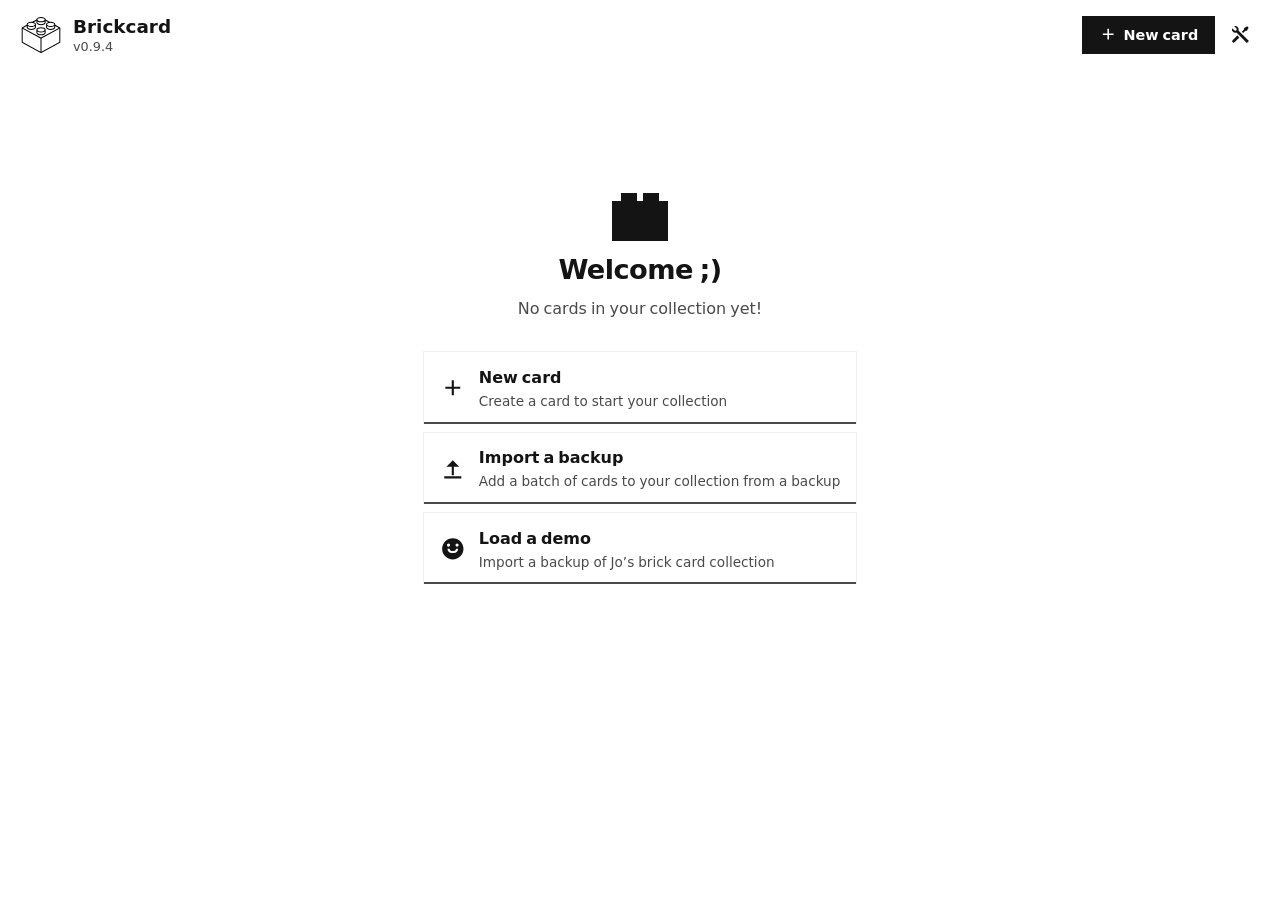
==== src/index.html @ 766b08f1 "chore: bump to 0.9.4 Ship Rebrickable catalog prefill, default-theme overlays, and About credits." ====
<!DOCTYPE html>
<html lang="en">
<head>
  <meta charset="UTF-8" />
  <meta name="viewport" content="width=device-width, initial-scale=1" />
  <title>Brickcard - Print lovely cards for your LEGO® bricks</title>
  <meta name="description" content="Create and print poker-size cards for your LEGO® sets. Add a photo, theme, and details, then laminate them for box-less sets." />
  <link rel="canonical" href="https://brickcard.org/" />
  <meta property="og:type" content="website" />
  <meta property="og:site_name" content="Brickcard" />
  <meta property="og:locale" content="en_US" />
  <meta property="og:url" content="https://brickcard.org/" />
  <meta property="og:title" content="Brickcard - Print lovely cards for your LEGO® bricks" />
  <meta property="og:description" content="Create and print poker-size cards for your LEGO® sets. Add a photo, theme, and details, then laminate them for box-less sets." />
  <meta property="og:image" content="https://brickcard.org/img/brickcard-og-1200x630.png" />
  <meta property="og:image:type" content="image/png" />
  <meta property="og:image:width" content="1200" />
  <meta property="og:image:height" content="630" />
  <meta property="og:image:alt" content="Brickcard — poker-size cards for LEGO® sets" />
  <meta name="twitter:card" content="summary_large_image" />
  <meta name="twitter:title" content="Brickcard - Print lovely cards for your LEGO® bricks" />
  <meta name="twitter:description" content="Create and print poker-size cards for your LEGO® sets. Add a photo, theme, and details, then laminate them for box-less sets." />
  <meta name="twitter:image" content="https://brickcard.org/img/brickcard-og-1200x630.png" />
  <script type="application/ld+json">
  {
    "@context": "https://schema.org",
    "@type": "WebApplication",
    "name": "Brickcard",
    "url": "https://brickcard.org/",
    "description": "Create and print poker-size cards for your LEGO® sets. Add a photo, theme, and details, then laminate them for box-less sets.",
    "applicationCategory": "UtilitiesApplication",
    "operatingSystem": "Any",
    "offers": {
      "@type": "Offer",
      "price": "0",
      "priceCurrency": "USD"
    },
    "inLanguage": "en"
  }
  </script>
  <meta name="theme-color" content="#141414" />
  <meta name="mobile-web-app-capable" content="yes" />
  <meta name="apple-mobile-web-app-capable" content="yes" />
  <meta name="apple-mobile-web-app-title" content="Brickcard" />
  <link rel="manifest" href="manifest.webmanifest" />
  <link rel="icon" href="img/brickcard-favicon.svg" type="image/svg+xml" sizes="any" />
  <link rel="icon" href="img/brickcard-favicon-96x96.png" type="image/png" sizes="96x96" />
  <link rel="icon" href="img/brickcard-favicon.ico" sizes="48x48" />
  <link rel="apple-touch-icon" href="img/brickcard-apple-touch-icon.png" sizes="180x180" />
  <link rel="stylesheet" href="css/styles.css?v=0.9.4" />
  <script type="importmap">
  {
    "imports": {
      "./js/app.js": "./js/app.js?v=0.9.4",
      "./js/version.js": "./js/version.js?v=0.9.4"
    }
  }
  </script>
  <script>
    /* After styles.css (blocking script): no layout flush before CSS, no theme flash */
    (function () {
      try {
        var t = localStorage.getItem("brickcard:ui-theme");
        if (t === "light" || t === "dark") {
          document.documentElement.setAttribute("data-theme", t);
        }
      } catch (e) {}
      try {
        var loc = localStorage.getItem("brickcard:ui-locale");
        if (loc === "en" || loc === "fr") {
          document.documentElement.lang = loc;
        }
      } catch (e) {}
    })();
  </script>
</head>
<body>
  <noscript>
    <section class="empty-view no-print">
      <div class="empty-view-body">
        <h1 class="view-title">Brickcard</h1>
        <p>Create and print poker-size cards for your LEGO® sets. Add a photo, theme, and details, then laminate them for box-less sets.</p>
        <p><a class="link" href="#page/about">About Brickcard</a></p>
      </div>
    </section>
  </noscript>
  <div id="app" class="app">
    <header class="topbar no-print">
      <a href="#page/about" class="topbar-brand" id="brand-link">
        <img class="brand-logo" src="img/brickcard-logo.svg" width="40" height="55" alt="" />
        <span class="brand-text">
          <span class="brand-name">Brickcard</span>
          <span class="brand-version" id="app-version"></span>
        </span>
      </a>

      <div class="topbar-search" id="topbar-search" hidden>
        <div class="search-bar">
          <!-- ri-search-line (optional; default for search) -->
          <span class="form-control-icon" aria-hidden="true">
            <svg viewBox="0 0 24 24" fill="currentColor" xmlns="http://www.w3.org/2000/svg">
              <path d="M18.031 16.6168L22.3137 20.8995L20.8995 22.3137L16.6168 18.031C15.0769 19.263 13.124 20 11 20C6.032 20 2 15.968 2 11C2 6.032 6.032 2 11 2C15.968 2 20 6.032 20 11C20 13.124 19.263 15.0769 18.031 16.6168ZM16.0247 15.8748C17.2475 14.6146 18 12.8956 18 11C18 7.1325 14.8675 4 11 4C7.1325 4 4 7.1325 4 11C4 14.8675 7.1325 18 11 18C12.8956 18 14.6146 17.2475 15.8748 16.0247L16.0247 15.8748Z"/>
            </svg>
          </span>
          <input
            class="form-control"
            type="search"
            id="global-search"
            placeholder="Search for a card…"
            autocomplete="off"
            aria-label="Search (reference, title, theme, year)"
          />
          <div class="search-bar-trail">
            <span class="search-num-results" id="search-num-results" aria-live="polite"></span>
            <div class="search-sort">
              <button
                type="button"
                class="btn ghost sm icon-only search-sort-btn"
                id="search-sort-btn"
                aria-haspopup="listbox"
                aria-expanded="false"
                aria-controls="search-sort-menu"
              >
                <!-- ri-filter-3-fill -->
                <svg viewBox="0 0 24 24" fill="currentColor" aria-hidden="true" xmlns="http://www.w3.org/2000/svg">
                  <path d="M10 18h4v-2h-4zM3 6v2h18V6zm3 7h12v-2H6z"/>
                </svg>
                <span class="visually-hidden">Sort cards</span>
              </button>
            </div>
          </div>
          <div class="search-sort-menu form-select-list" id="search-sort-menu" role="listbox" hidden>
            <div class="form-select-option" role="option" id="search-sort-opt-updatedAt" data-sort="updatedAt" aria-selected="false">
              <span class="form-select-option-label">Date modified</span>
              <span class="form-select-icon form-select-icon--right" hidden></span>
            </div>
            <div class="form-select-option" role="option" id="search-sort-opt-legoSetRef" data-sort="legoSetRef" aria-selected="false">
              <span class="form-select-option-label">Reference</span>
              <span class="form-select-icon form-select-icon--right" hidden></span>
            </div>
            <div class="form-select-option" role="option" id="search-sort-opt-title" data-sort="title" aria-selected="false">
              <span class="form-select-option-label">Title</span>
              <span class="form-select-icon form-select-icon--right" hidden></span>
            </div>
            <div class="form-select-option" role="option" id="search-sort-opt-releaseYear" data-sort="releaseYear" aria-selected="false">
              <span class="form-select-option-label">Release year</span>
              <span class="form-select-icon form-select-icon--right" hidden></span>
            </div>
            <div class="form-select-option" role="option" id="search-sort-opt-numPieces" data-sort="numPieces" aria-selected="false">
              <span class="form-select-option-label">Number of pieces</span>
              <span class="form-select-icon form-select-icon--right" hidden></span>
            </div>
            <div class="form-select-option" role="option" id="search-sort-opt-numFigurines" data-sort="numFigurines" aria-selected="false">
              <span class="form-select-option-label">Number of figurines</span>
              <span class="form-select-icon form-select-icon--right" hidden></span>
            </div>
          </div>
        </div>
      </div>

      <div class="topbar-actions" id="topbar-actions" data-nosnippet>
        <button type="button" class="btn primary is-hidden" id="btn-new-card">
          <!-- ri-add-fill -->
          <svg viewBox="0 0 24 24" fill="currentColor" aria-hidden="true" xmlns="http://www.w3.org/2000/svg">
            <path d="M11 11V5h2v6h6v2h-6v6h-2v-6H5v-2z"/>
          </svg>
          <span>New card</span>
        </button>

        <div class="print-menu" id="print-menu" hidden data-nosnippet>
          <button
            type="button"
            class="btn ghost icon-only print-menu-btn is-empty"
            id="btn-print-menu"
            aria-haspopup="dialog"
            aria-expanded="false"
            aria-controls="print-menu-panel"
          >
            <!-- ri-printer-fill -->
            <svg viewBox="0 0 24 24" fill="currentColor" aria-hidden="true" xmlns="http://www.w3.org/2000/svg">
              <path d="M7 17h10v5H7zm12 3v-5H5v5H3a1 1 0 0 1-1-1V9a1 1 0 0 1 1-1h18a1 1 0 0 1 1 1v10a1 1 0 0 1-1 1zM5 10v2h3v-2zm2-8h10a1 1 0 0 1 1 1v3H6V3a1 1 0 0 1 1-1"/>
            </svg>
            <span class="visually-hidden">Print</span>
            <span class="btn-badge" id="print-menu-num" hidden aria-hidden="true">0</span>
          </button>
          <div class="print-menu-panel" id="print-menu-panel" role="dialog" aria-labelledby="print-menu-title" aria-describedby="print-menu-desc">
            <p class="print-menu-title" id="print-menu-title">No cards to print!</p>
            <p class="print-menu-desc" id="print-menu-desc">Select at least one card to print from your collection.</p>
            <button type="button" class="btn secondary sm" id="btn-print-select-all" hidden>
              <!-- ri-add-fill -->
              <svg viewBox="0 0 24 24" fill="currentColor" aria-hidden="true" xmlns="http://www.w3.org/2000/svg">
                <path d="M11 11V5h2v6h6v2h-6v6h-2v-6H5v-2z"/>
              </svg>
              <span id="print-select-all-label">Add the cards</span>
            </button>
            <button type="button" class="btn secondary sm" id="btn-print-select-none" hidden>
              <!-- ri-subtract-fill -->
              <svg viewBox="0 0 24 24" fill="currentColor" aria-hidden="true" xmlns="http://www.w3.org/2000/svg">
                <path d="M19 11H5v2h14z"/>
              </svg>
              <span>Clear print selection</span>
            </button>
            <button type="button" class="btn primary sm" id="btn-print-run" disabled>
              <!-- ri-printer-fill -->
              <svg viewBox="0 0 24 24" fill="currentColor" aria-hidden="true" xmlns="http://www.w3.org/2000/svg">
                <path d="M7 17h10v5H7zm12 3v-5H5v5H3a1 1 0 0 1-1-1V9a1 1 0 0 1 1-1h18a1 1 0 0 1 1 1v10a1 1 0 0 1-1 1zM5 10v2h3v-2zm2-8h10a1 1 0 0 1 1 1v3H6V3a1 1 0 0 1 1-1"/>
              </svg>
              <span>Start printing</span>
            </button>
          </div>
        </div>

        <button type="button" class="btn ghost icon-only" id="btn-settings">
          <!-- ri-tools-fill -->
          <svg viewBox="0 0 24 24" fill="currentColor" aria-hidden="true" xmlns="http://www.w3.org/2000/svg">
            <path d="M5.33 3.272a3.5 3.5 0 0 1 4.472 4.473L20.647 18.59l-2.122 2.122L7.68 9.867a3.5 3.5 0 0 1-4.472-4.474L5.444 7.63a1.5 1.5 0 0 0 2.121-2.121zm10.367 1.883l3.182-1.768l1.414 1.415l-1.768 3.182l-1.768.353l-2.12 2.121l-1.415-1.414l2.121-2.121zm-7.071 7.778l2.121 2.122l-4.95 4.95A1.5 1.5 0 0 1 3.58 17.99l.097-.107z"/>
          </svg>
          <span class="visually-hidden">Settings</span>
        </button>
      </div>
    </header>

    <main id="main" class="main" aria-busy="true">
      <!-- Loading page: copy of loadingViewMarkup() (JS not loaded yet). Gallery: #developer/loading -->
      <section class="empty-view no-print">
        <div class="empty-view-body">
          <div class="brick" aria-hidden="true">
            <span class="brick-error-icon">
              <!-- ri-error-warning-line -->
              <svg viewBox="0 0 24 24" width="24" height="24" fill="currentColor" aria-hidden="true" xmlns="http://www.w3.org/2000/svg"><path d="M12 22C6.47715 22 2 17.5228 2 12C2 6.47715 6.47715 2 12 2C17.5228 2 22 6.47715 22 12C22 17.5228 17.5228 22 12 22ZM12 20C16.4183 20 20 16.4183 20 12C20 7.58172 16.4183 4 12 4C7.58172 4 4 7.58172 4 12C4 16.4183 7.58172 20 12 20ZM11 15H13V17H11V15ZM11 7H13V13H11V7Z"/></svg>
            </span>
          </div>
          <h1 class="view-title">Loading<span class="visually-hidden">...</span><span class="loading-dots" aria-hidden="true"><span>.</span><span>.</span><span>.</span></span></h1>
          <p class="empty-view-error" id="boot-error" role="alert" hidden></p>
          <button type="button" class="btn primary is-hidden" id="boot-retry" hidden>
            <!-- ri-refresh-fill -->
            <svg viewBox="0 0 24 24" width="24" height="24" fill="currentColor" aria-hidden="true" xmlns="http://www.w3.org/2000/svg"><path d="M5.46257 4.43262C7.21556 2.91688 9.5007 2 12 2C17.5228 2 22 6.47715 22 12C22 14.1361 21.3302 16.1158 20.1862 17.7406L17 12H20C20 7.58172 16.4183 4 12 4C9.84982 4 7.89777 4.84827 6.46023 6.22842L5.46257 4.43262ZM18.5374 19.5674C16.7844 21.0831 14.4993 22 12 22C6.47715 22 2 17.5228 2 12C2 9.86386 2.66979 7.88416 3.81382 6.25944L7 12H4C4 16.4183 7.58172 20 12 20C14.1502 20 16.1022 19.1517 17.5398 17.7716L18.5374 19.5674Z"/></svg>
            <span>Retry</span>
          </button>
        </div>
      </section>
    </main>
  </div>

  <div id="modal-root" class="modal-root no-print"></div>

  <div id="toast-root" class="toast-root no-print"></div>

  <div id="print-root" class="print-root" aria-hidden="true"></div>

  <script>
    /* Outside the module: a broken import never reaches boot() */
    (function () {
      function bustingReload() {
        location.replace(location.pathname + "?r=" + Date.now() + (location.hash || ""));
      }
      function showBootError(err) {
        var main = document.getElementById("main");
        var el = document.getElementById("boot-error");
        if (!main || !el || !main.hasAttribute("aria-busy")) return;
        var msg = err && err.message ? err.message : String(err || "Unknown error");
        el.hidden = false;
        el.textContent = msg;
        var retry = document.getElementById("boot-retry");
        if (retry) {
          retry.hidden = false;
          retry.classList.remove("is-hidden");
        }
        main.removeAttribute("aria-busy");
      }
      window.showBootError = showBootError;
      var retryBtn = document.getElementById("boot-retry");
      if (retryBtn) retryBtn.addEventListener("click", bustingReload);
      window.addEventListener("error", function (e) {
        showBootError(e.error || e.message || e);
      });
      window.addEventListener("unhandledrejection", function (e) {
        showBootError(e.reason);
      });
    })();
  </script>
  <script type="module">
    import("./js/app.js").catch(function (err) {
      if (typeof showBootError === "function") showBootError(err);
    });
  </script>
</body>
</html>
---- src/css/styles.css ----
/* Self-hosted fonts (SIL OFL) — src/fonts/ */
@font-face {
  font-family: "Open Sans";
  font-style: normal;
  font-weight: 300 800;
  font-display: swap;
  src: url("../fonts/OpenSans-Variable.woff2") format("woff2-variations");
}

@font-face {
  font-family: "Inter";
  font-style: normal;
  font-weight: 100 900;
  font-display: swap;
  src: url("../fonts/InterVariable.woff2") format("woff2-variations");
}

/* Light theme (default) */
:root {
  color-scheme: light;
  --font-ui: "Open Sans", system-ui, sans-serif;
  --font-card: "Inter", system-ui, sans-serif;
  /* Neutral UI accent — bright colors stay on the cards */
  --brick-red: #141414;
  --brick-red-dark: #000000;
  --on-accent-fg: #ffffff;
  --brick-yellow: #ffd500;
  --bg: #ffffff;
  --ink: #141414;
  --ink-soft: #4a4a4a;
  --muted: #7a7a7a;
  --panel: #ffffff;
  --line: #f0f0f0;
  --line-strong: #141414;
  --input-bg: #ffffff;
  --row-hover: #fafafa;
  --row-selected: #f7f7f7;
  --selection-bg: transparent;
  --selection-line: transparent;
  --table-head: #fafafa;
  --thumb-bg: #f5f5f5;
  --form-control-bg: #f0f0f0;
  --form-error: #ce0000;
  --danger-line: #c45c5c;
  --danger-bg: #fff5f5;
  --toast-bg: #141414;
  --toast-fg: #ffffff;
  --toast-success-bg: #0f6b3c;
  --toast-success-fg: #ffffff;
  --toast-error-bg: #ce0000;
  --toast-error-fg: #ffffff;
  --card-w: 63mm;
  --card-h: 88mm;
  /* Logo frame inset (back) = factory face border; does not follow the setting. */
  --card-logo-inset: 3mm;
  --card-logo-inset-tile: 1mm;
  --cols: 3;
  --rows: 3;
  --list-cols-max: 4;
}

/* System dark (unless forced light) */
@media (prefers-color-scheme: dark) {
  :root:not([data-theme="light"]) {
    color-scheme: dark;
    --brick-red: #ececec;
    --brick-red-dark: #ffffff;
    --on-accent-fg: #141414;
    --bg: #121212;
    --ink: #ececec;
    --ink-soft: #b0b0b0;
    --muted: #8a8a8a;
    --panel: #121212;
    --line: #2a2a2a;
    --line-strong: #ececec;
    --input-bg: #121212;
    --row-hover: #1c1c1c;
    --row-selected: #222222;
    --selection-bg: transparent;
    --selection-line: transparent;
    --table-head: #1a1a1a;
    --thumb-bg: #2a2a2a;
    --form-control-bg: #1c1c1c;
    --form-error: #ff5555;
    --danger-line: #8a4040;
    --danger-bg: #2a1818;
    --toast-bg: #ececec;
    --toast-fg: #121212;
    --toast-success-bg: #3dba6e;
    --toast-success-fg: #121212;
    --toast-error-bg: #ff5555;
    --toast-error-fg: #121212;
  }
}

/* Forced dark */
:root[data-theme="dark"] {
  color-scheme: dark;
  --brick-red: #ececec;
  --brick-red-dark: #ffffff;
  --on-accent-fg: #141414;
  --bg: #121212;
  --ink: #ececec;
  --ink-soft: #b0b0b0;
  --muted: #8a8a8a;
  --panel: #121212;
  --line: #2a2a2a;
  --line-strong: #ececec;
  --input-bg: #121212;
  --row-hover: #1c1c1c;
  --row-selected: #222222;
  --selection-bg: transparent;
  --selection-line: transparent;
  --table-head: #1a1a1a;
  --thumb-bg: #2a2a2a;
  --form-control-bg: #1c1c1c;
  --form-error: #ff5555;
  --danger-line: #8a4040;
  --danger-bg: #2a1818;
  --toast-bg: #ececec;
  --toast-fg: #121212;
  --toast-success-bg: #3dba6e;
  --toast-success-fg: #121212;
  --toast-error-bg: #ff5555;
  --toast-error-fg: #121212;
}

/* Forced light (overrides the media query) */
:root[data-theme="light"] {
  color-scheme: light;
  --brick-red: #141414;
  --brick-red-dark: #000000;
  --on-accent-fg: #ffffff;
  --bg: #ffffff;
  --ink: #141414;
  --ink-soft: #4a4a4a;
  --muted: #7a7a7a;
  --panel: #ffffff;
  --line: #f0f0f0;
  --line-strong: #141414;
  --input-bg: #ffffff;
  --row-hover: #fafafa;
  --row-selected: #f7f7f7;
  --selection-bg: transparent;
  --selection-line: transparent;
  --table-head: #fafafa;
  --thumb-bg: #f5f5f5;
  --form-control-bg: #f0f0f0;
  --form-error: #ce0000;
  --danger-line: #c45c5c;
  --danger-bg: #fff5f5;
  --toast-bg: #141414;
  --toast-fg: #ffffff;
  --toast-success-bg: #0f6b3c;
  --toast-success-fg: #ffffff;
  --toast-error-bg: #ce0000;
  --toast-error-fg: #ffffff;
}

* {
  box-sizing: border-box;
}

::selection {
  background: var(--ink);
  color: var(--bg);
}

::-moz-selection {
  background: var(--ink);
  color: var(--bg);
}

html,
body {
  margin: 0;
  height: 100%;
  height: 100dvh;
  max-width: 100%;
  overflow: hidden;
  overscroll-behavior: none;
}

body {
  font-family: var(--font-ui);
  color: var(--ink);
  background: var(--bg);
}

/* Remix Icon: 24×24 glyphs, never stretched (unsized SVG default = 300×150) */
svg[viewBox="0 0 24 24"] {
  aspect-ratio: 1;
  overflow: visible;
  flex-shrink: 0;
}

button,
input,
select,
textarea {
  font: inherit;
  border-radius: 0;
}

.app {
  /* Logo 55px + topbar vertical padding (0.85rem × 2) */
  --topbar-h: calc(55px + 1.7rem);
  margin: 0 auto;
  padding: 0 1.25rem 3rem;
  display: grid;
  grid-template-rows: auto minmax(0, 1fr);
  gap: 1.25rem;
  max-width: 100%;
  box-sizing: border-box;
  height: 100%;
  overflow-x: clip;
  overflow-y: auto;
  overscroll-behavior: none;
  touch-action: pan-y;
}

.app:has(> .main > .empty-view) {
  padding-bottom: 0;
}

/* No topbar (GitHub Pages 404): one full-height row so empty-view can center */
.app:not(:has(> .topbar)) {
  grid-template-rows: minmax(0, 1fr);
  gap: 0;
}

.main {
  display: flex;
  flex-direction: column;
  min-height: 0;
}

/* ——— Sticky topbar ——— */
.topbar {
  position: sticky;
  top: 0;
  z-index: 200;
  display: grid;
  grid-template-columns: minmax(0, auto) minmax(0, 1fr) minmax(0, auto);
  gap: 0.75rem 1rem;
  align-items: center;
  padding: 0.85rem 0;
  margin: 0 -1.25rem;
  padding-inline: 1.25rem;
  background: var(--bg);
  border-bottom: none;
}

.topbar:not(:has(#topbar-search:not([hidden]))) {
  grid-template-columns: max-content 1fr;
}

.topbar:not(:has(#topbar-search:not([hidden]))) .topbar-actions {
  justify-self: end;
}

.topbar-search {
  display: flex;
  justify-content: center;
  min-width: 0;
  width: 100%;
}

.topbar-search[hidden] {
  display: none !important;
}

/* ——— Search bar (design system) ———
   Topbar slot: `.topbar-search` centers the block.
   Control: `input.form-control` in `.search-bar` (+ count / sort trail).
   Icon: optional `.form-control-icon` (search default: `ri-search-line`). */
.search-bar {
  position: relative;
  width: min(100%, 28rem);
  display: flex;
  align-items: center;
  cursor: text;
}

.search-bar:focus {
  outline: none;
}

.search-bar:has(> .form-control-icon) > .form-control {
  padding-left: 2.35rem;
}

.search-bar > .form-control {
  /* room for count + sort button */
  padding-right: 7.5rem;
}

/* Field focus frame: also when sort is focused or a suggest / sort list is open */
.search-bar:has(.search-sort-btn:focus-visible) > .form-control,
.search-bar:has(.search-sort-btn[aria-expanded="true"]) > .form-control,
.search-bar:has(> .form-select-list:not([hidden])) > .form-control {
  outline: 2px solid var(--ink);
  outline-offset: 1px;
}

.search-bar > .form-control[type="search"]::-webkit-search-cancel-button {
  margin-right: 0.15rem;
}

/* Hidden trail (< 2 items) or demo without trail → normal text padding on the right */
.search-bar--input-only > .form-control,
.search-bar:has(> .search-bar-trail[hidden]) > .form-control {
  padding-right: 0.85rem;
}

.search-bar-trail {
  position: absolute;
  /* 2px gap top / right; 4px bottom = 2px above the 2px inset stroke */
  top: 2px;
  right: 2px;
  bottom: 4px;
  display: flex;
  align-items: center;
  gap: 0.35rem;
  pointer-events: none;
}

.search-bar-trail[hidden] {
  display: none !important;
}

.search-num-results {
  font-size: 0.78rem;
  font-weight: 600;
  color: var(--ink-soft);
  font-variant-numeric: tabular-nums;
  white-space: nowrap;
  line-height: 1;
  max-width: 9rem;
  overflow: hidden;
  text-overflow: ellipsis;
}

.search-num-results:empty {
  display: none;
}

/* Results only: right gap (same as the gap with the sort icon) */
.search-num-results:last-child {
  padding-right: 0.35rem;
}

.search-sort {
  pointer-events: auto;
  display: flex;
  align-items: center;
  height: 100%;
  cursor: auto;
}

/* Sort button: square filling the usable height (even hover margins) */
.search-bar .search-sort-btn.btn.sm.icon-only {
  box-sizing: border-box;
  width: auto;
  height: 100%;
  aspect-ratio: 1;
  flex-shrink: 0;
}

/* Sort menu: anchored to the search-bar (like form-select on its trigger) */
.search-sort-menu.form-select-list {
  left: auto;
  right: -3px;
  top: calc(100% + 1px);
  z-index: 350;
  min-width: 15rem;
  width: max-content;
}

.search-sort-menu.form-select-list[hidden] {
  display: none !important;
}

/* Catalog autocomplete: longer trail (count · date) + multi-line suggest list */
.search-bar--suggest {
  width: min(100%, 36rem);
}

.search-bar--suggest > .form-control {
  padding-right: 16rem;
}

.search-bar--suggest .search-num-results {
  max-width: 15.5rem;
}

.search-bar--suggest > .form-select-list {
  z-index: 350;
  max-height: min(24rem, 50vh);
}

/* Open menu = same look as ghost hover/focus */
.btn.ghost[aria-expanded="true"] {
  background: var(--brick-red);
  color: var(--on-accent-fg);
  border-color: var(--brick-red);
}

/* Styleguide demos: background so the transparent field is visible */
.styleguide-search-demo {
  padding: 0.85rem 1rem;
  border: 1px solid var(--line);
  background: var(--bg);
  max-width: 36rem;
  overflow: visible;
}

@media (max-width: 840px) {
  .topbar {
    grid-template-columns: minmax(0, 1fr) auto;
  }

  .topbar:not(:has(#topbar-search:not([hidden]))) {
    grid-template-columns: max-content 1fr;
  }

  .topbar-search {
    grid-column: 1 / -1;
    order: 3;
  }

  .topbar:not(:has(#topbar-search:not([hidden]))) .topbar-search {
    display: none !important;
  }
}

/* New card: icon only under 540px (the Brickcard name stays visible) */
@media (max-width: 539px) {
  #btn-new-card {
    width: 2.4rem;
    height: 2.4rem;
    padding: 0;
    gap: 0;
  }

  #btn-new-card > svg {
    width: 1.45rem;
    height: 1.45rem;
  }

  #btn-new-card > span {
    position: absolute;
    width: 1px;
    height: 1px;
    padding: 0;
    margin: -1px;
    overflow: hidden;
    clip: rect(0, 0, 0, 0);
    white-space: nowrap;
    border: 0;
  }
}

.topbar-brand {
  display: flex;
  align-items: center;
  gap: 0.75rem;
  text-decoration: none;
  color: var(--ink);
  justify-self: start;
  width: max-content;
  padding: 0.2rem 0.45rem;
  margin: -0.2rem -0.45rem;
  border: 1px solid transparent;
  position: relative;
}

.topbar-brand:hover,
.topbar-brand:focus-visible {
  background: var(--brick-red);
  border-color: var(--brick-red);
  color: var(--on-accent-fg);
  outline: none;
}

.topbar-brand:hover .brand-name,
.topbar-brand:focus-visible .brand-name,
.topbar-brand:hover .brand-version,
.topbar-brand:focus-visible .brand-version {
  color: var(--on-accent-fg);
}

.brand-logo {
  width: 40px;
  height: auto;
  flex-shrink: 0;
  display: block;
}

/* Black silhouette → light in dark mode */
@media (prefers-color-scheme: dark) {
  :root:not([data-theme="light"]) .brand-logo {
    filter: invert(1);
  }
}

:root[data-theme="dark"] .brand-logo {
  filter: invert(1);
}

/* Hover/focus: contrasted logo on the accent background (like ghost) */
.topbar-brand:hover .brand-logo,
.topbar-brand:focus-visible .brand-logo {
  filter: invert(1);
}

@media (prefers-color-scheme: dark) {
  :root:not([data-theme="light"]) .topbar-brand:hover .brand-logo,
  :root:not([data-theme="light"]) .topbar-brand:focus-visible .brand-logo {
    filter: none;
  }
}

:root[data-theme="dark"] .topbar-brand:hover .brand-logo,
:root[data-theme="dark"] .topbar-brand:focus-visible .brand-logo {
  filter: none;
}

.brand-text {
  display: grid;
  gap: 0.1rem;
}

.brand-name {
  font-family: var(--font-ui);
  font-size: 1.15rem;
  font-weight: 700;
  line-height: 1.15;
  color: var(--ink);
  letter-spacing: 0;
  text-transform: none;
  white-space: nowrap;
}

.brand-version {
  font-size: 0.8rem;
  line-height: 1.3;
  color: var(--ink-soft);
  font-weight: 500;
  font-variant-numeric: tabular-nums;
}

/* Last resort: bar too narrow (the name fits once New card is icon-only) */
@media (max-width: 300px) {
  .topbar:not(:has(#topbar-search:not([hidden]))) {
    grid-template-columns: minmax(0, 1fr) auto;
  }

  .topbar-brand {
    max-width: 100%;
  }

  .topbar-brand .brand-text {
    min-width: 0;
  }

  .topbar-brand .brand-name,
  .topbar-brand .brand-version {
    overflow: hidden;
    text-overflow: ellipsis;
    white-space: nowrap;
  }
}

.topbar-actions {
  position: relative;
  display: flex;
  flex-wrap: wrap;
  gap: 0.4rem;
  align-items: center;
}

.topbar-actions.is-hidden,
.btn.is-hidden,
.btn[hidden] {
  display: none !important;
}

/* Loading page (in progress or error): brand only */
.app:has(> .main[aria-busy="true"]) .topbar-actions,
.app:has(> .main .empty-view-error:not([hidden])) .topbar-actions {
  display: none !important;
}

/* ——— Buttons (design system) ———
 * Variants  : .primary | .secondary | .ghost | .danger
 * Content   : text | text+icon | .icon-only (label .visually-hidden)
 * Text+icon layout: icon on the left (default) | .icon-right
 * Badge     : .btn-badge (overlay, aria-hidden)
 * Size      : (default) | .sm
 * Hover and :focus-visible share the same style (no dedicated outline).
 */
.visually-hidden {
  position: absolute;
  width: 1px;
  height: 1px;
  padding: 0;
  margin: -1px;
  overflow: hidden;
  clip: rect(0, 0, 0, 0);
  white-space: nowrap;
  border: 0;
}

.btn {
  border-radius: 0;
  padding: 0.55rem 1rem;
  font-size: 0.9rem;
  font-weight: 600;
  cursor: pointer;
  border: 1px solid transparent;
  line-height: 1.2;
  background: transparent;
  color: var(--ink);
  text-decoration: none;
  display: inline-flex;
  align-items: center;
  justify-content: center;
  gap: 0.4rem;
  position: relative;
}

.btn:disabled {
  opacity: 0.45;
  cursor: not-allowed;
}

.btn > svg {
  width: 1.15rem;
  height: 1.15rem;
  flex-shrink: 0;
  display: block;
  fill: currentColor;
}

.btn.icon-right {
  flex-direction: row-reverse;
}

.btn.icon-only {
  width: 2.4rem;
  height: 2.4rem;
  padding: 0;
  gap: 0;
}

.btn.icon-only > svg {
  width: 1.2rem;
  height: 1.2rem;
}

.btn.primary {
  background: var(--brick-red);
  color: var(--on-accent-fg);
  border-color: var(--brick-red);
}

.btn.primary:visited {
  color: var(--on-accent-fg);
}

.btn.primary:hover:not(:disabled),
.btn.primary:focus-visible {
  background: var(--bg);
  color: var(--ink);
  border-color: var(--ink);
  outline: none;
}

.btn.secondary {
  background: var(--panel);
  border-color: var(--line);
  color: var(--ink);
}

.btn.secondary:hover:not(:disabled),
.btn.secondary:focus-visible {
  border-color: var(--ink);
  outline: none;
}

.btn.ghost {
  background: transparent;
  border-color: transparent;
  color: var(--ink);
}

.btn.ghost.icon-only {
  padding: 0;
}

.btn.ghost:hover:not(:disabled),
.btn.ghost:focus-visible {
  background: var(--brick-red);
  color: var(--on-accent-fg);
  border-color: var(--brick-red);
  outline: none;
}

.btn.danger {
  background: var(--panel);
  border-color: var(--danger-line);
  color: var(--danger-line);
}

.btn.danger:hover:not(:disabled),
.btn.danger:focus-visible {
  background: var(--danger-bg);
  outline: none;
}

.btn.sm {
  padding: 0.35rem 0.65rem;
  font-size: 0.82rem;
}

.btn.sm > svg {
  width: 1rem;
  height: 1rem;
}

.btn.sm.icon-only {
  width: 2rem;
  height: 2rem;
  padding: 0;
}

.btn.sm.icon-only > svg {
  width: 1rem;
  height: 1rem;
}

/* Count badge (top-right corner, overhangs ~50%) — aria-hidden; accessible name on the button */
.btn-badge {
  position: absolute;
  top: 0;
  right: 0;
  z-index: 1;
  min-width: 1rem;
  height: 1rem;
  padding: 0 0.2rem;
  display: inline-flex;
  align-items: center;
  justify-content: center;
  font-size: 0.65rem;
  font-weight: 700;
  font-variant-numeric: tabular-nums;
  line-height: 1;
  background: var(--brick-red);
  color: var(--on-accent-fg);
  border-radius: 0;
  pointer-events: none;
  transform: translate(50%, -50%);
}

.btn-badge[hidden] {
  display: none !important;
}

.btn.sm > .btn-badge {
  min-width: 0.9rem;
  height: 0.9rem;
  padding: 0 0.15rem;
  font-size: 0.58rem;
}

/* Primary at rest = accent background → inverted badge to stay readable */
.btn.primary > .btn-badge {
  background: var(--bg);
  color: var(--ink);
}

/* Danger: badge = danger border, light text for contrast */
.btn.danger > .btn-badge {
  background: var(--danger-line);
  color: #ffffff;
}

/* Primary hover: button inverts → badge back to accent */
.btn.primary:hover:not(:disabled) > .btn-badge,
.btn.primary:focus-visible > .btn-badge {
  background: var(--brick-red);
  color: var(--on-accent-fg);
}

/* Ghost hover: button goes accent → inverted badge (secondary / danger: badge stays) */
.btn.ghost:hover:not(:disabled) > .btn-badge,
.btn.ghost:focus-visible > .btn-badge,
.btn.ghost[aria-expanded="true"] > .btn-badge {
  background: var(--bg);
  color: var(--ink);
}

/* ——— Links (design system) ———
 * Class  : .link — modal Markdown content: .md-content a
 * Size   : (default) | .sm
 * Text+icon layout: icon on the left (default) | .icon-right
 * State  : (active) | .disabled / [aria-disabled]
 * External: target=_blank + ri-external-link-fill icon on the right by default
 */
:is(a.link, .md-content a) {
  color: var(--ink);
  text-decoration: underline;
  text-underline-offset: 0.15em;
  text-decoration-thickness: 1px;
  cursor: pointer;
}

:is(a.link, .md-content a):visited {
  color: var(--ink);
}

:is(a.link, .md-content a):hover,
:is(a.link, .md-content a):focus-visible {
  color: var(--ink);
  text-decoration-thickness: 2px;
}

a.link.sm {
  font-size: 0.85rem;
}

a.link:has(> svg) {
  display: inline-flex;
  align-items: center;
  gap: 0.2em;
  text-decoration: none;
}

a.link:has(> svg) > span {
  text-decoration: underline;
  text-underline-offset: 0.15em;
  text-decoration-thickness: 1px;
}

a.link:has(> svg):hover > span,
a.link:has(> svg):focus-visible > span {
  text-decoration-thickness: 2px;
}

a.link.icon-right {
  flex-direction: row-reverse;
}

a.link > svg {
  width: 1em;
  height: 1em;
  flex-shrink: 0;
  fill: currentColor;
  display: block;
}

/* Image label (Markdown badge): no external icon or underline on the wrap */
a.link:has(img) > svg {
  display: none;
}

a.link:has(> span > img) > span,
a.link:has(> span > img):hover > span,
a.link:has(> span > img):focus-visible > span {
  text-decoration: none;
}

a.link.disabled,
a.link[aria-disabled="true"] {
  color: var(--muted);
  text-decoration: none;
  cursor: default;
  pointer-events: none;
}

a.link.disabled:visited,
a.link[aria-disabled="true"]:visited {
  color: var(--muted);
}

a.link.disabled:has(> svg) > span,
a.link[aria-disabled="true"]:has(> svg) > span {
  text-decoration: none;
}

.modal-header a:not(.btn),
.modal-header a:not(.btn):visited,
.modal-header a:not(.btn):hover,
.modal-header a:not(.btn):focus-visible {
  color: inherit;
}

/* ——— Tiles (design system) ———
 * List : ul.tile-list
 * Tile : a.tile | button.tile (+ .disabled)
 * Title / desc / left icon optional
 * 2px inset bottom stroke --ink-soft (like fields, no bevel)
 * Hover and :focus-visible: invert (ink bg / panel text), no outline
 * Variant : .danger (colors --danger-line / --danger-bg, like buttons)
 */
.tile-list {
  list-style: none;
  margin: 0;
  padding: 0;
  display: grid;
  gap: 0.5rem;
}

:is(a.tile, button.tile) {
  display: flex;
  align-items: center;
  gap: 0.85rem;
  width: 100%;
  margin: 0;
  padding: 0.85rem 1rem;
  border: 1px solid var(--line);
  border-bottom: none;
  border-radius: 0;
  box-shadow: inset 0 -2px 0 0 var(--ink-soft);
  box-sizing: border-box;
  background: transparent;
  color: var(--ink);
  font: inherit;
  text-align: left;
  text-decoration: none;
  cursor: pointer;
}

a.tile:visited {
  color: var(--ink);
}

:is(a.tile, button.tile):hover,
:is(a.tile, button.tile):focus,
:is(a.tile, button.tile):focus-visible {
  background: var(--ink);
  color: var(--panel);
  border-color: var(--ink);
  box-shadow: none;
  outline: none;
}

:is(a.tile, button.tile):hover .tile-desc,
:is(a.tile, button.tile):focus .tile-desc,
:is(a.tile, button.tile):focus-visible .tile-desc {
  color: inherit;
  opacity: 0.8;
}

:is(a.tile, button.tile) > svg {
  width: 1.6rem;
  height: 1.6rem;
  aspect-ratio: 1;
  flex-shrink: 0;
  fill: currentColor;
  display: block;
}

.tile-body {
  display: grid;
  gap: 0.2rem;
  min-width: 0;
}

.tile-title {
  font-weight: 700;
}

.tile-desc {
  font-size: 0.85rem;
  font-weight: 400;
  color: var(--ink-soft);
}

:is(a.tile, button.tile).disabled,
:is(a.tile, button.tile)[aria-disabled="true"],
button.tile:disabled {
  color: var(--muted);
  cursor: default;
  pointer-events: none;
}

a.tile.disabled:visited,
a.tile[aria-disabled="true"]:visited {
  color: var(--muted);
}

:is(a.tile, button.tile).disabled .tile-desc,
:is(a.tile, button.tile)[aria-disabled="true"] .tile-desc,
button.tile:disabled .tile-desc {
  color: var(--muted);
}

:is(a.tile, button.tile).danger {
  color: var(--danger-line);
  box-shadow: inset 0 -2px 0 0 var(--danger-line);
}

a.tile.danger:visited {
  color: var(--danger-line);
}

:is(a.tile, button.tile).danger .tile-desc {
  color: var(--danger-line);
  opacity: 0.85;
}

:is(a.tile, button.tile).danger:hover,
:is(a.tile, button.tile).danger:focus,
:is(a.tile, button.tile).danger:focus-visible {
  background: var(--danger-bg);
  color: var(--danger-line);
  border-color: var(--danger-line);
  box-shadow: inset 0 -2px 0 0 var(--danger-line);
  outline: none;
}

:is(a.tile, button.tile).danger:hover .tile-desc,
:is(a.tile, button.tile).danger:focus .tile-desc,
:is(a.tile, button.tile).danger:focus-visible .tile-desc {
  color: inherit;
  opacity: 0.85;
}

:is(a.tile, button.tile).danger.disabled,
:is(a.tile, button.tile).danger[aria-disabled="true"],
button.tile.danger:disabled {
  color: var(--muted);
  box-shadow: inset 0 -2px 0 0 var(--muted);
}

:is(a.tile, button.tile).danger.disabled .tile-desc,
:is(a.tile, button.tile).danger[aria-disabled="true"] .tile-desc,
button.tile.danger:disabled .tile-desc {
  color: var(--muted);
  opacity: 1;
}

/* Topbar: slightly larger icons */
.topbar-actions .btn.icon-only > svg {
  width: 1.45rem;
  height: 1.45rem;
}

/* Print menu: open / parent hover = same state as ghost hover/focus */
.topbar-actions .print-menu:hover .print-menu-btn:not(:disabled),
.topbar-actions .print-menu.is-open .print-menu-btn:not(:disabled),
.topbar-actions .print-menu:focus-within .print-menu-btn:not(:disabled) {
  background: var(--brick-red);
  color: var(--on-accent-fg);
  border-color: var(--brick-red);
  outline: none;
}

.topbar-actions .print-menu-btn.is-empty {
  opacity: 0.4;
}

.topbar-actions .print-menu:hover .print-menu-btn.is-empty,
.topbar-actions .print-menu.is-open .print-menu-btn.is-empty,
.topbar-actions .print-menu:focus-within .print-menu-btn.is-empty,
.topbar-actions .print-menu-btn.is-empty:hover,
.topbar-actions .print-menu-btn.is-empty:focus-visible {
  opacity: 1;
}

/* Topbar print menu */
.print-menu[hidden] {
  display: none !important;
}

/* Count badge: styles via .btn-badge; invert if menu open / parent hover */
.print-menu:hover .print-menu-btn > .btn-badge,
.print-menu.is-open .print-menu-btn > .btn-badge,
.print-menu:focus-within .print-menu-btn > .btn-badge {
  background: var(--bg);
  color: var(--ink);
}

.print-menu-panel {
  --inv-bg: var(--ink);
  --inv-fg: var(--bg);
  position: absolute;
  /* Flush to the right edge of actions (Settings button); top padding = hover bridge */
  top: 100%;
  right: 0;
  z-index: 320;
  width: max-content;
  min-width: 13.5rem;
  max-width: min(18rem, 85vw);
  padding: calc(0.5rem + 0.7rem) 0.7rem 0.7rem;
  display: grid;
  gap: 0.45rem;
  background: transparent;
  color: var(--inv-fg);
  border: none;
  text-align: left;
  opacity: 0;
  visibility: hidden;
  pointer-events: none;
  transition: opacity 0.12s ease, visibility 0.12s;
}

.print-menu-panel::after {
  content: "";
  position: absolute;
  top: 0.5rem;
  left: 0;
  right: 0;
  bottom: 0;
  z-index: 0;
  background: var(--inv-bg);
  border: 1px solid var(--line-strong);
  pointer-events: none;
}

.print-menu-panel > * {
  position: relative;
  z-index: 1;
}

.print-menu:hover .print-menu-panel,
.print-menu.is-open .print-menu-panel,
.print-menu:focus-within .print-menu-panel {
  opacity: 1;
  visibility: visible;
  pointer-events: auto;
}

.print-menu-title {
  margin: 0;
  font-size: 0.95rem;
  font-weight: 700;
  line-height: 1.35;
  text-align: center;
}

.print-menu-desc {
  margin: 0 0 0.4rem;
  font-size: 0.82rem;
  font-weight: 400;
  line-height: 1.35;
  text-align: center;
  opacity: 0.85;
  white-space: pre-line;
}

.print-menu-desc[hidden] {
  display: none !important;
}

/* Buttons: same DS variants, inverted tokens (surface = page ink) */
.print-menu-panel .btn {
  width: 100%;
  --bg: var(--inv-bg);
  --ink: var(--inv-fg);
  --panel: var(--inv-bg);
  --brick-red: var(--inv-fg);
  --on-accent-fg: var(--inv-bg);
  --line: color-mix(in srgb, var(--inv-fg) 45%, var(--inv-bg));
}

.print-menu-panel .btn[hidden] {
  display: none !important;
}

/* Theme icons (several SVGs in the same button): show only the active mode */
.btn .icon-system,
.btn .icon-sun,
.btn .icon-moon {
  display: none;
  fill: currentColor;
  stroke: none;
}

html[data-theme="light"] .btn .icon-sun,
html[data-theme="dark"] .btn .icon-moon,
html:not([data-theme]) .btn .icon-system {
  display: block;
}

/* ——— Panels / views ——— */
.panel {
  background: transparent;
  border: none;
  border-radius: 0;
  padding: 0.25rem 0 1.4rem;
}

.view-title {
  margin: 0 0 0.35rem;
  font-family: var(--font-ui);
  font-size: 1.7rem;
  letter-spacing: -0.02em;
  font-weight: 700;
  line-height: 1.2;
}

.view-desc {
  margin: 0 0 1.25rem;
  color: var(--ink-soft);
  font-size: 0.95rem;
}

.section-title {
  margin: 0 0 0.75rem;
  font-family: var(--font-ui);
  font-size: 1.25rem;
  letter-spacing: -0.02em;
  font-weight: 700;
  line-height: 1.2;
}

.section-title:has(> svg) {
  display: flex;
  align-items: center;
  gap: 0.4rem;
}

.section-title > svg {
  width: 1.15em;
  height: 1.15em;
  flex-shrink: 0;
  fill: currentColor;
}

/* ——— Empty state ——— */
.empty-view {
  text-align: center;
  padding: 0.75rem 1rem;
  margin: 0;
  display: grid;
  place-content: center;
  place-items: center;
  box-sizing: border-box;
  width: 100%;
}

.empty-view[hidden] {
  display: none !important;
}

.main > .empty-view,
.main > .panel:has(> .empty-view:not([hidden])) {
  flex: 1 1 auto;
  min-height: 0;
  overflow-x: hidden;
  overflow-y: auto;
}

/* `safe`: if the block overflows, align to the top so it can scroll —
   `center` alone clips the top and blocks scroll. */
.main > .empty-view,
.main > .panel:has(> .empty-view:not([hidden])) > .empty-view {
  place-content: safe center;
}

/* Home / loading: the header looks empty, so centering in #main
   sits too low. place-content centers in the content area: a padding-bottom
   of 2× topbar lifts the block by one header height. */
@media (min-height: 40rem) {
  .main > .empty-view {
    padding-bottom: calc(var(--topbar-h) * 2);
  }
}

/* Short height (e.g. phone landscape): stick to the top (`start` avoids a
   ghost scroll under the tiles) and reserve the out-of-flow brick. */
@media (max-height: 39.99rem) {
  .main > .empty-view,
  .main > .panel:has(> .empty-view:not([hidden])) > .empty-view {
    place-content: start center;
  }

  .main > .empty-view > .empty-view-body {
    margin-top: calc(9px + 40px + 0.75rem);
  }
}

/* 404 / no topbar: center in the viewport (home empty-view assumes a header) */
.app:not(:has(> .topbar)) > .main > .empty-view {
  place-content: center;
  padding-bottom: 0;
}

.app:not(:has(> .topbar)) > .main > .empty-view > .empty-view-body {
  margin-top: calc(9px + 40px + 0.75rem);
}

.main > .panel:has(> .empty-view:not([hidden])) {
  display: flex;
  flex-direction: column;
  padding: 0;
}

.main > .panel:has(> .empty-view:not([hidden])) > .empty-view {
  flex: 1 1 auto;
}

/* Title + text + tiles: this is the centered block. The brick is out of flow, above. */
.empty-view-body {
  position: relative;
  display: grid;
  gap: 0.75rem;
  justify-items: center;
}

.brick {
  position: relative;
  display: flex;
  align-items: center;
  justify-content: center;
  width: 56px;
  height: 40px;
  background: var(--image-error-brick, var(--brick-red));
  border: 1px solid var(--line-strong);
}

.brick::before,
.brick::after {
  content: "";
  position: absolute;
  top: -9px;
  width: 14px;
  height: 9px;
  background: var(--image-error-brick, var(--brick-red));
  border: 1px solid var(--line-strong);
  border-bottom: none;
}

.brick::before {
  left: 8px;
}

.brick::after {
  right: 8px;
}

.brick-error-icon {
  display: none;
  flex: 0 0 auto;
  width: 28px;
  height: 28px;
  color: var(--image-error-brick-icon, var(--panel));
}

.brick-error-icon svg {
  display: block;
  width: 100%;
  height: 100%;
}

.empty-view .brick {
  position: absolute;
  bottom: 100%;
  left: 50%;
  transform: translateX(-50%);
  margin: 0 0 0.75rem;
}

.empty-view:has(.empty-view-error:not([hidden])) .brick-error-icon,
.brick--image-error .brick-error-icon {
  display: block;
}

.brick--image-error .brick-error-icon {
  width: 20px;
  height: 20px;
}

.image-error {
  position: absolute;
  inset: 0;
  z-index: 1;
  box-sizing: border-box;
  display: flex;
  flex-direction: column;
  align-items: center;
  justify-content: center;
  gap: 0.55rem;
  padding: 12px 0.65rem 0.65rem;
  pointer-events: none;
}

.image-error-caption {
  margin: 0;
  max-width: 100%;
  font-family: var(--font-ui);
  font-size: 0.75rem;
  font-weight: 600;
  line-height: 1.25;
  letter-spacing: 0;
  text-align: center;
  text-transform: none;
  color: var(--image-error-caption, var(--image-error-brick, var(--ink)));
}

.card .image-error-caption,
.card-back .image-error-caption {
  font-size: 7pt;
}

.theme-tile .image-error-caption {
  display: none;
}

.theme-tile .brick--image-error {
  width: 40px;
  height: 28px;
}

.theme-tile .brick--image-error::before,
.theme-tile .brick--image-error::after {
  top: -6px;
  width: 10px;
  height: 6px;
}

.theme-tile .brick--image-error::before {
  left: 6px;
}

.theme-tile .brick--image-error::after {
  right: 6px;
}

.theme-tile .brick--image-error .brick-error-icon {
  width: 14px;
  height: 14px;
}

.theme-tile .image-error {
  padding: 8px 0.3rem 0.3rem;
}

.image-error[hidden] {
  display: none !important;
}

.empty-view .view-title:has(.loading-dots) {
  position: relative;
}

/* Out of flow: the title centers on “Loading”, not on the dots */
.loading-dots {
  position: absolute;
  left: 100%;
  white-space: nowrap;
}

/* Loading: studs + dots (boot `#main` busy, or `.empty-view[aria-busy]` template) */
:is(#main[aria-busy="true"] .empty-view, .empty-view[aria-busy="true"]) .brick::before,
:is(#main[aria-busy="true"] .empty-view, .empty-view[aria-busy="true"]) .brick::after {
  animation: loading-stud-blink 1.4s ease-in-out infinite;
}

:is(#main[aria-busy="true"] .empty-view, .empty-view[aria-busy="true"]) .brick::after {
  animation-delay: 0.35s;
}

:is(#main[aria-busy="true"] .empty-view, .empty-view[aria-busy="true"]) .loading-dots > span {
  opacity: 0;
  animation: loading-dot-1 1.6s infinite;
}

:is(#main[aria-busy="true"] .empty-view, .empty-view[aria-busy="true"]) .loading-dots > span:nth-child(2) {
  animation-name: loading-dot-2;
}

:is(#main[aria-busy="true"] .empty-view, .empty-view[aria-busy="true"]) .loading-dots > span:nth-child(3) {
  animation-name: loading-dot-3;
}

@keyframes loading-stud-blink {
  0%,
  100% {
    opacity: 1;
  }
  50% {
    opacity: 0.15;
  }
}

/* Sequence `.` → `..` → `...` → empty */
@keyframes loading-dot-1 {
  0%,
  74.99% {
    opacity: 1;
  }
  75%,
  100% {
    opacity: 0;
  }
}

@keyframes loading-dot-2 {
  0%,
  24.99% {
    opacity: 0;
  }
  25%,
  74.99% {
    opacity: 1;
  }
  75%,
  100% {
    opacity: 0;
  }
}

@keyframes loading-dot-3 {
  0%,
  49.99% {
    opacity: 0;
  }
  50%,
  74.99% {
    opacity: 1;
  }
  75%,
  100% {
    opacity: 0;
  }
}

@media (prefers-reduced-motion: reduce) {
  :is(#main[aria-busy="true"] .empty-view, .empty-view[aria-busy="true"]) .brick::before,
  :is(#main[aria-busy="true"] .empty-view, .empty-view[aria-busy="true"]) .brick::after,
  .loading-dots > span {
    animation: none;
    opacity: 1;
  }
}

.empty-view .view-title {
  margin: 0;
}

.empty-view p:not(.view-title) {
  margin: 0;
  max-width: 28rem;
  color: var(--ink-soft);
  white-space: pre-line;
}

.empty-view p.empty-view-error {
  max-width: 36rem;
  color: var(--form-error);
  font-size: 0.85rem;
  line-height: 1.4;
  overflow-wrap: anywhere;
  text-align: center;
}

.empty-view-body > .btn {
  margin-top: 1.25rem;
}

.empty-view .tile-list {
  width: max-content;
  max-width: 100%;
  margin-top: 1.25rem;
  text-align: left;
}

.empty-view .tile-title,
.empty-view .tile-desc {
  white-space: nowrap;
}

@media (max-width: 640px) {
  .empty-view .tile-list {
    width: min(100%, 28rem);
  }

  .empty-view .tile-title,
  .empty-view .tile-desc {
    white-space: normal;
  }
}

/* ——— Styleguide / test pages ——— */
.styleguide {
  max-width: 52rem;
}

.styleguide-header {
  margin-bottom: 1.75rem;
}

.styleguide-kicker {
  margin: 0 0 0.35rem;
  font-size: 0.8rem;
  font-weight: 600;
  letter-spacing: 0.04em;
  text-transform: uppercase;
  color: var(--ink-soft);
}

.styleguide-section {
  margin-bottom: 1.75rem;
}

.styleguide-section:last-child {
  margin-bottom: 0;
}

.styleguide-section-title {
  margin: 0 0 0.75rem;
  font-size: 1rem;
  font-weight: 700;
}

.styleguide-row {
  display: flex;
  flex-wrap: wrap;
  align-items: center;
  gap: 0.65rem;
}

.styleguide-hint {
  margin: 0.65rem 0 0;
  font-size: 0.85rem;
  color: var(--ink-soft);
}

.modal-body .styleguide {
  max-width: none;
}

.modal-body .styleguide-kicker {
  margin: 0 0 1.25rem;
}

.styleguide-intro {
  margin: 0 0 1.75rem;
  font-size: 0.95rem;
  line-height: 1.5;
}

.styleguide-notes {
  margin: 0;
  padding-left: 1.2rem;
  display: grid;
  gap: 0.35rem;
  color: var(--ink-soft);
  font-size: 0.92rem;
}

.styleguide-type-specimens {
  display: grid;
  gap: 0.75rem;
  margin-top: 1rem;
}

.styleguide-type-specimen {
  margin: 0;
  padding: 0.85rem 1rem;
  border: 1px solid var(--line);
  background: var(--bg);
  font-size: 1.15rem;
  line-height: 1.35;
}

.styleguide-type-specimen-label {
  display: block;
  margin-bottom: 0.35rem;
  font-family: var(--font-ui);
  font-size: 0.75rem;
  font-weight: 600;
  letter-spacing: 0.04em;
  text-transform: uppercase;
  color: var(--ink-soft);
}

.styleguide-type-specimen--ui {
  font-family: var(--font-ui);
  font-weight: 500;
}

.styleguide-type-specimen--card {
  font-family: var(--font-card);
  font-weight: 500;
}

.styleguide-type-demo {
  padding: 1rem 1.1rem;
  border: 1px solid var(--line);
  background: var(--bg);
}

.styleguide-dialog-demo {
  border: 2px solid var(--ink);
  background: var(--panel);
}

.styleguide-table-wrap {
  overflow: auto;
  border: 1px solid var(--line);
  background: var(--bg);
}

.styleguide-table {
  width: 100%;
  border-collapse: collapse;
  font-size: 0.88rem;
}

.styleguide-table th,
.styleguide-table td {
  padding: 0.55rem 0.75rem;
  text-align: left;
  vertical-align: top;
  border-bottom: 1px solid var(--line);
}

.styleguide-table th {
  font-weight: 700;
  background: var(--panel);
  white-space: nowrap;
}

.styleguide-table tr:last-child td {
  border-bottom: none;
}

.styleguide code {
  font-size: 0.85em;
}

.styleguide-fields {
  display: grid;
  gap: 0;
  max-width: 28rem;
}

.styleguide-fields .form-field {
  margin-bottom: 1rem;
}

.styleguide-fields .form-field:last-child,
.styleguide-fields .form-check-group:last-child {
  margin-bottom: 0;
}

.styleguide-fields--row {
  max-width: none;
  grid-template-columns: repeat(auto-fill, minmax(11rem, 1fr));
  gap: 0.85rem 1rem;
}

.styleguide-fields--row .form-field {
  margin-bottom: 0;
}

/* ——— Form fields (design system) ———
 * Order : 1 label → 2 hint → 3 control → 4 error (if shown)
 * Checkbox exception: box to the left of the label / hint (`.form-check`).
 * Vocabulary :
 *   block    → .form-field
 *   label    → .form-label (+ .form-label--required)
 *   hint     → .form-hint
 *   control  → .form-control (input text/number, textarea; select → later)
 *   icon     → .form-control-wrap + .form-control-icon (optional, left)
 *   error    → .form-error + .is-invalid / aria-invalid
 *   size     → .sm
 * Rest: background + bottom stroke (inset box-shadow). Focus: 2px outline + 1px offset (bottom stroke kept; color unchanged on error).
 */
.form-field {
  display: grid;
  gap: 0.35rem;
  margin-bottom: 1rem;
}

.form-label a.link {
  font-weight: inherit;
  font-size: inherit;
}

.theme-rebrickable-ref {
  display: grid;
  gap: 0.35rem;
  justify-items: center;
  text-align: center;
  width: 100%;
  margin-bottom: 1rem;
}

.theme-rebrickable-ref .form-hint {
  margin: 0;
}

.theme-rebrickable-ref a.link:has(img),
.form-field-with-rebrickable a.link:has(img) {
  display: inline-flex;
  text-decoration: none;
}

.theme-rebrickable-ref a.link:has(img):hover,
.theme-rebrickable-ref a.link:has(img):focus-visible,
.form-field-with-rebrickable a.link:has(img):hover,
.form-field-with-rebrickable a.link:has(img):focus-visible {
  text-decoration: none;
}

.theme-rebrickable-ref a.link:has(img):focus-visible,
.form-field-with-rebrickable a.link:has(img):focus-visible {
  outline: 2px solid var(--ink);
  outline-offset: 1px;
}

.theme-rebrickable-logo {
  display: block;
  height: 1.15rem;
  width: auto;
}

.form-field-with-action {
  display: flex;
  gap: 0.5rem;
  align-items: stretch;
}

.form-field-with-action > .form-control-wrap {
  flex: 1 1 auto;
  min-width: 0;
}

.form-field-with-action > .btn {
  flex: 0 0 auto;
  white-space: nowrap;
}

.form-field-with-rebrickable {
  display: flex;
  gap: 0.65rem;
  align-items: center;
}

.form-field-with-rebrickable > a.link {
  flex: 0 0 auto;
  align-items: center;
}

.form-field-with-rebrickable > .search-bar {
  flex: 1 1 auto;
  min-width: 0;
  width: auto;
}

@media (max-width: 560px) {
  .form-field-with-action {
    flex-direction: column;
  }

  .form-field-with-action > .btn {
    white-space: normal;
  }
}

.form-field[hidden],
.form-check-group[hidden],
.settings-panel[hidden],
.settings-sections[hidden],
.styleguide-section[hidden],
.tile-list[hidden],
.tile-list > li[hidden] {
  display: none;
}

.field-row .form-field {
  margin-bottom: 0;
}

.form-label {
  margin: 0;
  font-size: 0.82rem;
  font-weight: 600;
  color: var(--ink);
  line-height: 1.3;
}

.form-label--required::after {
  content: " *";
  color: var(--form-error);
}

.form-hint {
  margin: 0;
  font-size: 0.8rem;
  line-height: 1.35;
  color: var(--ink-soft);
}

.form-hint strong {
  font-weight: 700;
  color: var(--ink);
}

.form-error {
  margin: 0;
  font-size: 0.8rem;
  line-height: 1.35;
  color: var(--form-error);
  min-height: 1.2em;
}

.form-error:empty {
  margin: 0;
}

/* Optional icon on the left (text / number / textarea / search) */
.form-control-wrap {
  position: relative;
  display: block;
  width: 100%;
}

.form-control-icon {
  position: absolute;
  left: 0.65rem;
  top: 50%;
  transform: translateY(-50%);
  z-index: 1;
  display: flex;
  align-items: center;
  justify-content: center;
  pointer-events: none;
  color: var(--ink-soft);
}

.form-control-icon svg {
  width: 1.1rem;
  height: 1.1rem;
  display: block;
  fill: currentColor;
}

.form-control-wrap:has(> .form-control-icon) > .form-control {
  padding-left: 2.35rem;
}

.form-control-wrap:has(> .form-control-icon) > .form-select > .form-select-trigger {
  padding-left: 2.35rem;
}

.form-control-wrap:has(> .form-control.sm) > .form-control-icon {
  left: 0.5rem;
}

.form-control-wrap:has(> .form-control.sm) > .form-control-icon svg {
  width: 1rem;
  height: 1rem;
}

.form-control-wrap:has(> .form-control.sm) > .form-control {
  padding-left: 2rem;
}

/* Textarea: icon at the top left */
.form-control-wrap:has(> textarea.form-control) > .form-control-icon {
  top: 0.7rem;
  transform: none;
}

.form-control-wrap:has(> textarea.form-control.sm) > .form-control-icon {
  top: 0.5rem;
}

/* Range control: track + value (optional output)
 * Track and thumb with no radius; focus = frame on the thumb only. */
.form-range-row {
  display: flex;
  align-items: center;
  gap: 0.75rem;
  min-width: 0;
}

.form-range-row input[type="range"] {
  flex: 1;
  min-width: 0;
  margin: 0;
  height: 1.35rem;
  background: transparent;
  appearance: none;
  cursor: pointer;
}

.form-range-row input[type="range"]:focus,
.form-range-row input[type="range"]:focus-visible {
  outline: none;
}

/* —— WebKit / Blink —— */
.form-range-row input[type="range"]::-webkit-slider-runnable-track {
  height: 3px;
  border: none;
  border-radius: 0;
  background: var(--ink-soft);
}

.form-range-row input[type="range"]::-webkit-slider-thumb {
  appearance: none;
  width: 18px;
  height: 18px;
  margin-top: -7.5px;
  border: none;
  border-radius: 0;
  background: var(--brick-red);
  box-shadow: none;
}

.form-range-row input[type="range"]:focus-visible::-webkit-slider-thumb {
  outline: 2px solid var(--ink);
  outline-offset: 2px;
}

/* —— Firefox —— */
.form-range-row input[type="range"]::-moz-range-track {
  height: 3px;
  border: none;
  border-radius: 0;
  background: var(--ink-soft);
}

.form-range-row input[type="range"]::-moz-range-progress {
  height: 3px;
  border: none;
  border-radius: 0;
  background: var(--brick-red);
}

.form-range-row input[type="range"]::-moz-range-thumb {
  width: 18px;
  height: 18px;
  border: none;
  border-radius: 0;
  background: var(--brick-red);
  box-shadow: none;
}

.form-range-row input[type="range"]:focus-visible::-moz-range-thumb {
  outline: 2px solid var(--ink);
  outline-offset: 2px;
}

.form-range-row output {
  flex: 0 0 3.5rem;
  font-size: 0.88rem;
  font-variant-numeric: tabular-nums;
  text-align: right;
  color: var(--ink-soft);
  line-height: 1.35rem;
  min-height: 1.35rem;
}

.form-range-row.is-custom output {
  font-weight: 700;
}

.form-range-reset {
  flex: 0 0 1.35rem;
  box-sizing: border-box;
  display: inline-flex;
  align-items: center;
  justify-content: center;
  width: 1.35rem;
  height: 1.35rem;
  margin: 0;
  padding: 0.1rem;
  border: none;
  border-radius: 0;
  background: transparent;
  color: var(--ink-soft);
  cursor: pointer;
  line-height: 0;
  visibility: hidden;
  pointer-events: none;
}

.form-range-row.is-custom .form-range-reset {
  visibility: visible;
  pointer-events: auto;
}

.form-range-row.sm .form-range-reset {
  flex-basis: 1.15rem;
  width: 1.15rem;
  height: 1.15rem;
  padding: 0.075rem;
}

.form-range-reset svg {
  width: 1.15rem;
  height: 1.15rem;
  display: block;
}

.form-range-row.sm .form-range-reset svg {
  width: 1rem;
  height: 1rem;
}

.form-range-reset:hover {
  color: var(--ink);
}

.form-range-reset:focus {
  outline: none;
}

.form-range-reset:disabled {
  opacity: 0.4;
  cursor: not-allowed;
}

.form-range-row:has(input:disabled) .form-range-reset {
  pointer-events: none;
}

.form-range-row.sm input[type="range"] {
  height: 1.15rem;
}

.form-range-row.sm input[type="range"]::-webkit-slider-runnable-track,
.form-range-row.sm input[type="range"]::-moz-range-track,
.form-range-row.sm input[type="range"]::-moz-range-progress {
  height: 2px;
}

.form-range-row.sm input[type="range"]::-webkit-slider-thumb {
  width: 14px;
  height: 14px;
  margin-top: -6px;
}

.form-range-row.sm input[type="range"]::-moz-range-thumb {
  width: 14px;
  height: 14px;
}

.form-range-row.sm output {
  flex-basis: 3rem;
  font-size: 0.8rem;
  line-height: 1.15rem;
  min-height: 1.15rem;
}

.form-range-row:has(input:disabled) {
  opacity: 0.5;
  cursor: not-allowed;
}

.form-range-row input[type="range"]:disabled {
  cursor: not-allowed;
}

/* Checkbox / radio control: box (square) or circle on the left, centered on the
 * label block (+ hint). Native input hidden; `.form-check-ui` draws the
 * control. Checkbox: ri-check-fill check (CSS mask). Radio (`.form-radio`):
 * ri-radio-button-line (CSS mask; rest = no inner disc).
 * Focus: frame on the control only. */
.form-check {
  position: relative;
  display: flex;
  align-items: center;
  gap: 0.55rem;
  margin: 0;
  cursor: pointer;
}

.form-check-text {
  display: grid;
  gap: 0.2rem;
  min-width: 0;
}

.form-check-ui {
  box-sizing: border-box;
  flex: 0 0 1.5rem;
  width: 1.5rem;
  height: 1.5rem;
  border: 2px solid var(--ink);
  border-radius: 0;
  background-color: var(--panel);
  pointer-events: none;
}

.form-check-input:focus,
.form-check-input:focus-visible {
  outline: none;
}

.form-check-ui::after {
  content: "";
  display: block;
  width: 100%;
  height: 100%;
  background-color: var(--panel);
  opacity: 0;
  -webkit-mask: url("data:image/svg+xml,%3Csvg xmlns='http://www.w3.org/2000/svg' viewBox='0 0 24 24'%3E%3Cpath fill='black' d='M9.9997 15.1709L19.1921 5.97852L20.6063 7.39273L9.9997 17.9993L3.63574 11.6354L5.04996 10.2212L9.9997 15.1709Z'/%3E%3C/svg%3E") center / 100% 100% no-repeat;
  mask: url("data:image/svg+xml,%3Csvg xmlns='http://www.w3.org/2000/svg' viewBox='0 0 24 24'%3E%3Cpath fill='black' d='M9.9997 15.1709L19.1921 5.97852L20.6063 7.39273L9.9997 17.9993L3.63574 11.6354L5.04996 10.2212L9.9997 15.1709Z'/%3E%3C/svg%3E") center / 100% 100% no-repeat;
}

.form-check:has(.form-check-input:checked) .form-check-ui {
  background-color: var(--ink);
  border-color: var(--ink);
}

.form-check:has(.form-check-input:checked) .form-check-ui::after {
  opacity: 1;
}

.form-check:has(.form-check-input:focus-visible) .form-check-ui {
  outline: 2px solid var(--ink);
  outline-offset: 1px;
}

.form-check:has(.form-check-input:disabled) {
  opacity: 0.45;
  cursor: not-allowed;
}

.form-check:has(.form-check-input[aria-readonly="true"]) {
  color: var(--ink-soft);
  cursor: default;
}

.form-check:has(.form-check-input[aria-readonly="true"]) .form-label,
.form-check:has(.form-check-input[aria-readonly="true"]) .form-hint {
  color: var(--ink-soft);
}

.form-check:has(.form-check-input[aria-readonly="true"]) .form-check-ui {
  border-color: var(--ink-soft);
}

.form-check:has(.form-check-input[aria-readonly="true"]:checked) .form-check-ui {
  background-color: var(--ink-soft);
  border-color: var(--ink-soft);
}

.form-check.sm .form-check-ui {
  flex-basis: 1.2rem;
  width: 1.2rem;
  height: 1.2rem;
}

.form-check-group {
  display: grid;
  gap: 0.35rem;
  margin: 0 0 1rem;
  padding: 0;
  border: none;
  min-inline-size: 0;
}

.form-check-group > legend.form-label {
  padding: 0;
  float: none;
  width: 100%;
}

.form-check-group > legend.form-label + .form-check-list,
.form-check-group > .form-hint + .form-check-list,
.form-check-group > legend.form-label + .form-hint + .form-check-list {
  margin-top: 0.5rem;
}

.form-check-list {
  display: flex;
  flex-direction: column;
  gap: 0.65rem;
}

/* Group: left indent under the legend (vertical and horizontal). */
.form-check-group > .form-check-list {
  padding-inline-start: 1.5rem;
}

.form-check-group > .form-error {
  padding-inline-start: 1.5rem;
}

.form-check-list--row {
  flex-direction: row;
  flex-wrap: wrap;
  align-items: flex-start;
  gap: 0.65rem 1.25rem;
}

/* Radio: ri-radio-button-line glyph (same viewBox in both states).
 * Rest = ring only (inner disc path removed); checked = full glyph. */
.form-radio .form-check-ui {
  --form-radio-mask: url("data:image/svg+xml,%3Csvg xmlns='http://www.w3.org/2000/svg' viewBox='0 0 24 24'%3E%3Cpath fill='black' fill-rule='evenodd' d='M12 22C6.47715 22 2 17.5228 2 12C2 6.47715 6.47715 2 12 2C17.5228 2 22 6.47715 22 12C22 17.5228 17.5228 22 12 22ZM12 20C16.4183 20 20 16.4183 20 12C20 7.58172 16.4183 4 12 4C7.58172 4 4 7.58172 4 12C4 16.4183 7.58172 20 12 20Z'/%3E%3C/svg%3E");
  border: 0;
  border-radius: 50%;
  background-color: transparent;
  overflow: visible;
}

.form-radio:has(.form-check-input:checked) .form-check-ui {
  --form-radio-mask: url("data:image/svg+xml,%3Csvg xmlns='http://www.w3.org/2000/svg' viewBox='0 0 24 24'%3E%3Cpath fill='black' fill-rule='evenodd' d='M12 22C6.47715 22 2 17.5228 2 12C2 6.47715 6.47715 2 12 2C17.5228 2 22 6.47715 22 12C22 17.5228 17.5228 22 12 22ZM12 20C16.4183 20 20 16.4183 20 12C20 7.58172 16.4183 4 12 4C7.58172 4 4 7.58172 4 12C4 16.4183 7.58172 20 12 20ZM12 17C9.23858 17 7 14.7614 7 12C7 9.23858 9.23858 7 12 7C14.7614 7 17 9.23858 17 12C17 14.7614 14.7614 17 12 17Z'/%3E%3C/svg%3E");
  background-color: transparent;
}

.form-radio .form-check-ui::after {
  opacity: 1;
  background-color: var(--ink);
  -webkit-mask: var(--form-radio-mask) center / 110% 110% no-repeat;
  mask: var(--form-radio-mask) center / 110% 110% no-repeat;
}

.form-radio:has(.form-check-input[aria-readonly="true"]) .form-check-ui::after {
  background-color: var(--ink-soft);
}

.form-radio:has(.form-check-input[aria-readonly="true"]:checked) .form-check-ui {
  background-color: transparent;
}

/* Color control: real input.form-control + swatch / clear overlay */
.form-color {
  position: relative;
  display: block;
  width: 100%;
}

.form-color > .form-control.form-color-hex {
  /* room for swatch ≈ input height − 4px + 2px inset + gap */
  padding-left: 2.65rem;
}

.form-color:has(.form-color-clear:not([hidden])) > .form-control.form-color-hex {
  padding-right: 2.35rem;
}

.form-color > .form-control.form-color-hex.sm {
  padding-left: 2.15rem;
}

.form-color:has(.form-color-clear:not([hidden])) > .form-control.form-color-hex.sm {
  padding-right: 2rem;
}

.form-color-swatch {
  position: absolute;
  left: 2px;
  top: 2px;
  z-index: 1;
  box-sizing: border-box;
  /* 2px top + 2px gap above the 2px inset bottom stroke */
  height: calc(100% - 6px);
  width: auto;
  aspect-ratio: 1;
  margin: 0;
  border: none;
  border-radius: 0;
  background-color: var(--swatch, transparent);
  background-image: none;
  cursor: pointer;
  overflow: hidden;
}

.form-color-swatch.is-empty {
  background-color: transparent;
  background-image:
    linear-gradient(45deg, var(--line) 25%, transparent 25%),
    linear-gradient(-45deg, var(--line) 25%, transparent 25%),
    linear-gradient(45deg, transparent 75%, var(--line) 75%),
    linear-gradient(-45deg, transparent 75%, var(--line) 75%);
  background-size: 6px 6px;
  background-position: 0 0, 0 3px, 3px -3px, -3px 0;
}

.form-color-native {
  position: absolute;
  inset: 0;
  width: 100%;
  height: 100%;
  margin: 0;
  padding: 0;
  border: none;
  opacity: 0;
  cursor: pointer;
}

.form-color-native:disabled {
  cursor: not-allowed;
}

.form-color-clear {
  position: absolute;
  right: 0.35rem;
  top: 50%;
  z-index: 1;
  transform: translateY(-50%);
  display: inline-flex;
  align-items: center;
  justify-content: center;
  margin: 0;
  padding: 0.2rem;
  border: none;
  border-radius: 0;
  background: transparent;
  color: var(--ink-soft);
  cursor: pointer;
  line-height: 0;
}

.form-color-clear[hidden] {
  display: none !important;
}

.form-color:has(> .form-control.sm) .form-color-clear {
  right: 0.25rem;
  padding: 0.15rem;
}

.form-color-clear svg {
  width: 1.15rem;
  height: 1.15rem;
  display: block;
}

.form-color:has(> .form-control.sm) .form-color-clear svg {
  width: 1rem;
  height: 1rem;
}

.form-color-clear:hover {
  color: var(--ink);
}

.form-color-clear:focus {
  outline: none;
}

.form-color-clear:disabled {
  opacity: 0.4;
  cursor: not-allowed;
}

.form-color:has(> .form-control:disabled) .form-color-swatch,
.form-color:has(> .form-control:disabled) .form-color-clear {
  opacity: 0.45;
  pointer-events: none;
}

/* ——— Images (design system) ———
 * Control: `.form-image` (empty: file / URL; image: optional background + preview).
 * Preview: `.form-image-crop` (focus = drag / wheel / arrows / +−).
 * Ratio: `--form-image-aspect` (default 1 / 1).
 * Background: `form-color` field (card editor) or external color (`withBackgroundColor: false`, themes).
 * Overlay badges: `.btn.primary.sm` (look only, not clickable).
 * Reset: `.btn.ghost.sm.icon-only` positioned as overlay. */
.form-image {
  display: grid;
  gap: 0.75rem;
}

.form-image-empty[hidden],
.form-image-filled[hidden] {
  display: none !important;
}

.form-image-empty-text {
  margin-bottom: 0.65rem;
}

.form-image-empty-actions {
  display: flex;
  flex-wrap: wrap;
  gap: 0.5rem;
  align-items: center;
}

.form-image-empty .form-error {
  margin-top: 0.35rem;
}

.form-image-empty .form-error:empty {
  display: none;
}

.form-image-filled {
  display: grid;
  gap: 0.75rem;
}

.form-image-filled > .form-field {
  margin-bottom: 0;
}

.form-image-crop {
  position: relative;
  width: 100%;
  aspect-ratio: var(--form-image-aspect, 1 / 1);
  overflow: hidden;
  background: #ffffff;
  border: 1px solid var(--line);
  border-radius: 0;
  cursor: default;
  touch-action: pan-y;
  user-select: none;
  container-type: inline-size;
}

.form-image-crop:focus,
.form-image-crop.is-editing {
  outline: 2px solid var(--ink);
  outline-offset: 1px;
  cursor: grab;
  touch-action: none;
}

.form-image-crop.is-editing:active {
  cursor: grabbing;
}

.form-image-crop-img {
  position: absolute;
  left: 50%;
  top: 50%;
  z-index: 1;
  max-width: none;
  transform-origin: center center;
  pointer-events: none;
  will-change: transform;
}

.form-image-crop--logo {
  box-sizing: border-box;
  display: flex;
  align-items: center;
  justify-content: center;
  container-type: size;
}

.form-image-crop--logo .form-image-crop-img {
  position: relative;
  left: auto;
  top: auto;
  flex-shrink: 0;
  width: calc(75% * min(var(--logo-zoom, 1), 2.5));
  height: auto;
  max-width: none;
  max-height: none;
  object-fit: contain;
  transform: translate(
    calc(var(--logo-offset-x, 0) * 100cqw),
    calc(var(--logo-offset-y, 0) * 100cqh)
  );
}

.form-image-crop-img[hidden] {
  display: none !important;
}

.form-image-crop.is-image-error {
  cursor: default;
}

.form-image-crop.is-image-error:focus,
.form-image-crop.is-image-error.is-editing {
  outline: none;
  cursor: default;
}

.form-image-crop-badges {
  position: absolute;
  top: 0.5rem;
  left: 50%;
  z-index: 2;
  transform: translateX(-50%);
  display: flex;
  flex-wrap: nowrap;
  justify-content: center;
  gap: 0.35rem;
  max-width: calc(100% - 0.5rem);
  pointer-events: none;
}

.form-image-crop-badge {
  pointer-events: none;
  cursor: default;
  flex-shrink: 0;
  font-variant-numeric: tabular-nums;
  white-space: nowrap;
}

/* Value: sign + 3 digits + % (`+100%`) — avoids width yo-yo. */
.form-image-crop-badge > span {
  display: inline-block;
  min-width: 5ch;
  text-align: end;
  font-variant-numeric: tabular-nums;
}

@container (max-width: 17.5rem) {
  .form-image-crop-badges {
    flex-wrap: wrap;
    max-width: calc(100% - 2.5rem);
  }
}

.form-image-crop-reset {
  position: absolute;
  top: 0.35rem;
  right: 0.35rem;
  z-index: 3;
}

.form-image-crop-reset[hidden] {
  display: none !important;
}

.form-image-crop-bar {
  position: absolute;
  right: 0.5rem;
  bottom: 0.5rem;
  left: 0.5rem;
  z-index: 2;
  display: flex;
  flex-direction: row-reverse;
  justify-content: space-between;
  align-items: flex-end;
  gap: 0.5rem;
  pointer-events: none;
}

.form-image-crop-bar > .btn {
  pointer-events: auto;
}

.form-image[data-readonly] .form-image-empty-text {
  margin-bottom: 0;
}

.form-image[data-readonly] .form-image-crop:focus,
.form-image[data-readonly] .form-image-crop.is-editing {
  outline: none;
  cursor: default;
  touch-action: pan-y;
}

input.form-control,
textarea.form-control,
select.form-control,
button.form-select-trigger {
  width: 100%;
  box-sizing: border-box;
  margin: 0;
  border: none;
  border-radius: 0;
  padding: 0.55rem 0.85rem;
  font: inherit;
  font-size: 0.9rem;
  font-weight: 500;
  line-height: 1.3;
  color: var(--ink);
  background-color: var(--form-control-bg);
  box-shadow: inset 0 -2px 0 0 var(--ink-soft);
  appearance: none;
}

textarea.form-control {
  resize: vertical;
  min-height: 5.5rem;
  line-height: 1.45;
}

select.form-control {
  padding-right: 2rem;
  background-color: var(--form-control-bg);
  background-image: url("data:image/svg+xml,%3Csvg xmlns='http://www.w3.org/2000/svg' viewBox='0 0 24 24' fill='%237a7a7a'%3E%3Cpath d='m12 16l-6-6h12z'/%3E%3C/svg%3E");
  background-repeat: no-repeat;
  background-position: right 0.55rem center;
  background-size: 1rem 1rem;
  cursor: pointer;
}

input.form-control::placeholder,
textarea.form-control::placeholder {
  color: var(--muted);
  font-weight: 400;
}

input.form-control:focus,
textarea.form-control:focus,
select.form-control:focus,
button.form-select-trigger:focus {
  outline: 2px solid var(--ink);
  outline-offset: 1px;
  /* Bottom stroke kept under the frame */
  box-shadow: inset 0 -2px 0 0 var(--ink-soft);
}

input.form-control:disabled,
textarea.form-control:disabled,
select.form-control:disabled,
button.form-select-trigger:disabled {
  opacity: 0.45;
  cursor: not-allowed;
}

input.form-control[readonly],
textarea.form-control[readonly] {
  color: var(--ink-soft);
  cursor: default;
}

input.form-control.is-invalid,
textarea.form-control.is-invalid,
select.form-control.is-invalid,
button.form-select-trigger.is-invalid,
input.form-control[aria-invalid="true"],
textarea.form-control[aria-invalid="true"],
select.form-control[aria-invalid="true"],
button.form-select-trigger[aria-invalid="true"] {
  box-shadow: inset 0 -2px 0 0 var(--form-error);
}

input.form-control.is-invalid:focus,
textarea.form-control.is-invalid:focus,
select.form-control.is-invalid:focus,
button.form-select-trigger.is-invalid:focus,
input.form-control[aria-invalid="true"]:focus,
textarea.form-control[aria-invalid="true"]:focus,
select.form-control[aria-invalid="true"]:focus,
button.form-select-trigger[aria-invalid="true"]:focus {
  /* Focus frame unchanged (ink); only the bottom stroke stays in error */
  box-shadow: inset 0 -2px 0 0 var(--form-error);
}

input.form-control.sm,
textarea.form-control.sm,
select.form-control.sm,
button.form-select-trigger.sm {
  padding: 0.35rem 0.65rem;
  font-size: 0.82rem;
}

textarea.form-control.sm {
  min-height: 4rem;
}

select.form-control.sm {
  padding-right: 1.75rem;
  background-position: right 0.4rem center;
  background-size: 0.9rem 0.9rem;
}

@media (prefers-color-scheme: dark) {
  :root:not([data-theme="light"]) select.form-control {
    background-image: url("data:image/svg+xml,%3Csvg xmlns='http://www.w3.org/2000/svg' viewBox='0 0 24 24' fill='%23b0b0b0'%3E%3Cpath d='m12 16l-6-6h12z'/%3E%3C/svg%3E");
  }
}

:root[data-theme="dark"] select.form-control {
  background-image: url("data:image/svg+xml,%3Csvg xmlns='http://www.w3.org/2000/svg' viewBox='0 0 24 24' fill='%23b0b0b0'%3E%3Cpath d='m12 16l-6-6h12z'/%3E%3C/svg%3E");
}

/* ——— Custom select (unobtrusive overlay) ——— */
.form-select {
  position: relative;
  display: block;
  width: 100%;
}

.form-select-native {
  position: absolute !important;
  width: 1px !important;
  height: 1px !important;
  padding: 0 !important;
  margin: -1px !important;
  overflow: hidden !important;
  clip: rect(0, 0, 0, 0) !important;
  white-space: nowrap !important;
  border: 0 !important;
  opacity: 0 !important;
  pointer-events: none !important;
  background-image: none !important;
}

button.form-select-trigger {
  position: relative;
  display: block;
  width: 100%;
  text-align: left;
  cursor: pointer;
  background-image: none;
  /* room for the chevron */
  padding-right: 2.25rem;
}

button.form-select-trigger.sm {
  padding-right: 1.9rem;
}

.form-select:has(.form-select-clear:not([hidden])) button.form-select-trigger {
  padding-right: 3.65rem;
}

.form-select.sm:has(.form-select-clear:not([hidden])) button.form-select-trigger {
  padding-right: 3.15rem;
}

.form-select.is-open button.form-select-trigger {
  outline: 2px solid var(--ink);
  outline-offset: 1px;
}

.form-select-value {
  display: flex;
  align-items: center;
  gap: 0.4rem;
  min-width: 0;
}

.form-select-value-text {
  flex: 1;
  min-width: 0;
  overflow: hidden;
  text-overflow: ellipsis;
  white-space: nowrap;
}

.form-select-value.is-placeholder .form-select-value-text {
  color: var(--muted);
  font-weight: 400;
}

.form-select-icon {
  flex: 0 0 auto;
  display: inline-flex;
  align-items: center;
  justify-content: center;
  line-height: 0;
  color: inherit;
}

.form-select-icon[hidden] {
  display: none !important;
}

.form-select-icon svg {
  width: 1.1rem;
  height: 1.1rem;
  display: block;
}

.form-select.sm .form-select-icon svg {
  width: 0.95rem;
  height: 0.95rem;
}

.form-select-clear {
  position: absolute;
  right: 1.85rem;
  top: 50%;
  z-index: 2;
  transform: translateY(-50%);
  display: inline-flex;
  align-items: center;
  justify-content: center;
  margin: 0;
  padding: 0.2rem;
  border: none;
  border-radius: 0;
  background: transparent;
  color: var(--ink-soft);
  cursor: pointer;
  line-height: 0;
}

.form-select.sm .form-select-clear {
  right: 1.6rem;
  padding: 0.15rem;
}

.form-select-clear[hidden] {
  display: none !important;
}

.form-select-clear svg {
  width: 1.15rem;
  height: 1.15rem;
  display: block;
}

.form-select.sm .form-select-clear svg {
  width: 1rem;
  height: 1rem;
}

.form-select-clear:hover {
  color: var(--ink);
}

.form-select-clear:focus {
  outline: none;
}

.form-select-clear:disabled {
  opacity: 0.4;
  cursor: not-allowed;
}

.form-select-chevron {
  position: absolute;
  right: 0.35rem;
  top: 50%;
  z-index: 1;
  transform: translateY(-50%);
  display: inline-flex;
  align-items: center;
  justify-content: center;
  margin: 0;
  padding: 0.2rem;
  color: var(--ink-soft);
  line-height: 0;
  pointer-events: none;
}

.form-select.sm .form-select-chevron {
  right: 0.25rem;
  padding: 0.15rem;
}

.form-select-chevron svg {
  width: 1.15rem;
  height: 1.15rem;
  display: block;
  transition: transform 0.12s ease;
}

.form-select.sm .form-select-chevron svg {
  width: 1rem;
  height: 1rem;
}

.form-select.is-open .form-select-chevron svg {
  transform: rotate(180deg);
}

.form-select-list {
  position: absolute;
  z-index: 50;
  /* Align L/R/B edges to the focus outline (2px + 1px offset) */
  left: -3px;
  right: -3px;
  top: calc(100% + 1px);
  margin: 0;
  padding: 0;
  list-style: none;
  max-height: min(16rem, 50vh);
  overflow: auto;
  background: var(--panel);
  border: 2px solid var(--ink);
  border-top: none;
  border-radius: 0;
  box-shadow: none;
}

.form-select-list[hidden] {
  display: none !important;
}

.form-select-group {
  margin: 0;
  padding: 0.55rem 0.85rem 0.25rem;
  font-size: 0.72rem;
  font-weight: 700;
  letter-spacing: 0.04em;
  text-transform: uppercase;
  color: var(--muted);
  pointer-events: none;
}

.form-select-option {
  display: flex;
  align-items: center;
  gap: 0.4rem;
  margin: 0;
  padding: 0.55rem 0.85rem;
  font-size: 0.9rem;
  font-weight: 500;
  line-height: 1.3;
  color: var(--ink);
  cursor: pointer;
}

.form-select-option[hidden] {
  display: none !important;
}

.form-select-option-label {
  flex: 1;
  min-width: 0;
  overflow: hidden;
  text-overflow: ellipsis;
  white-space: nowrap;
}

.form-select.sm .form-select-option {
  padding: 0.35rem 0.65rem;
  font-size: 0.82rem;
}

.form-select-option.is-selected {
  font-weight: 600;
}

.form-select-option:hover,
.form-select-option.is-active {
  background: var(--ink);
  color: var(--bg);
}

.form-select-option.is-disabled {
  opacity: 0.45;
  cursor: not-allowed;
}

.form-select-option.is-disabled:hover,
.form-select-option.is-disabled.is-active {
  background: transparent;
  color: var(--ink);
}

.form-select.is-disabled button.form-select-trigger {
  cursor: not-allowed;
}

/* Multi-line select option (set catalog suggest; optional media slot on the left) */
.form-select-option--multiline {
  align-items: flex-start;
  gap: 0.55rem;
  font-weight: 400;
}

.form-select-option--multiline b {
  font-weight: 700;
}

.form-select-option-media {
  flex: 0 0 4rem;
  width: 4rem;
  height: 4rem;
  position: relative;
  overflow: hidden;
  background: var(--line);
}

.form-select-option-media img {
  position: absolute;
  inset: 0;
  width: 100%;
  height: 100%;
  object-fit: cover;
  object-position: center;
  pointer-events: none;
}

.form-select-option-media[hidden] {
  display: none !important;
}

.form-select-option-body {
  flex: 1;
  min-width: 0;
  display: flex;
  flex-direction: column;
  gap: 0.18rem;
}

.form-select-option-row {
  display: flex;
  align-items: center;
  justify-content: space-between;
  gap: 0.5rem;
  min-width: 0;
}

.form-select-option-id {
  display: inline-flex;
  align-items: center;
  gap: 0.25rem;
  font-variant-numeric: tabular-nums;
  white-space: nowrap;
  overflow: hidden;
  text-overflow: ellipsis;
  min-width: 0;
}

.form-select-option-id-icon {
  flex: 0 0 auto;
  display: inline-flex;
  align-items: center;
  justify-content: center;
  line-height: 0;
  color: inherit;
}

.form-select-option-id-icon svg {
  width: 1.1rem;
  height: 1.1rem;
  display: block;
}

.form-select-option-id-text {
  min-width: 0;
  overflow: hidden;
  text-overflow: ellipsis;
}

.form-select-option-meta {
  display: flex;
  align-items: center;
  justify-content: flex-end;
  gap: 0.45rem;
  flex: 0 0 auto;
}

.form-select-option-badge {
  display: inline-flex;
  align-items: center;
  gap: 0.2rem;
  font-size: 0.78rem;
  font-weight: 700;
  font-variant-numeric: tabular-nums;
  white-space: nowrap;
  line-height: 1;
}

.form-select-option-badge svg {
  width: 0.9rem;
  height: 0.9rem;
  display: block;
  flex-shrink: 0;
}

.form-select-option-theme {
  display: flex;
  align-items: center;
  gap: 0.35rem;
  min-width: 0;
  color: var(--ink-soft);
}

.form-select-option:hover .form-select-option-theme,
.form-select-option.is-active .form-select-option-theme {
  color: inherit;
}

.form-select-option-theme-icon {
  flex: 0 0 auto;
  display: inline-flex;
  line-height: 0;
}

.form-select-option-theme-icon svg {
  width: 1.1rem;
  height: 1.1rem;
  display: block;
}

.form-select-option-theme-name {
  min-width: 0;
  overflow: hidden;
  text-overflow: ellipsis;
  white-space: nowrap;
}

.form-select-option-name {
  font-size: 1.1rem;
  overflow-wrap: anywhere;
}

/* ——— Cards grid ——— */
.cards-grid {
  --list-gap-x: 1.25rem;
  /* Flex: fixed gap + centered rows; max-width in px via list-layout.js */
  display: flex;
  flex-wrap: wrap;
  justify-content: center;
  align-items: flex-start;
  gap: 1.5rem var(--list-gap-x);
  width: 100%;
  margin-inline: auto;
  margin-top: 0.5rem;
  box-sizing: border-box;
}

.card-tile {
  display: flex;
  flex-direction: column;
  align-items: center;
  gap: 0.55rem;
  flex: 0 0 var(--card-w);
  width: var(--card-w);
  max-width: 100%;
  min-width: 0;
  box-sizing: border-box;
  border-radius: 2px;
  scroll-margin-top: calc(var(--topbar-h) + 0.5rem);
}

.card-tile:focus,
.card-tile:focus-visible {
  outline: none;
}

.card-tile-preview,
.card-preview {
  display: block;
  width: var(--card-w);
  height: var(--card-h);
  flex-shrink: 0;
}

.card-tile-preview {
  cursor: pointer;
  position: relative;
  transform-origin: center center;
  transition: transform 0.08s ease;
}

/* Print selection: frame on the card only */
.card-tile.is-selected .card-tile-preview {
  outline: 2px solid var(--ink);
  outline-offset: 3px;
}

.card-tile:hover,
.card-tile:focus-visible {
  z-index: 2;
}

.card-tile:hover .card-tile-preview,
.card-tile:focus-visible .card-tile-preview {
  transform: scale(1.06);
}

@media (prefers-reduced-motion: reduce) {
  .card-tile-preview {
    transition: none;
  }
}

.card-tile-actions {
  display: flex;
  gap: 0.25rem;
  align-items: center;
  justify-content: center;
}

.print-qty {
  display: inline-flex;
  align-items: center;
  border: none;
  background: transparent;
  min-height: 2rem;
  gap: 0;
}

.print-qty .btn[hidden] {
  display: none !important;
}

.print-qty > span {
  display: inline-flex;
  align-items: center;
  justify-content: center;
  gap: 0.3rem;
  padding: 0 0.35rem;
  min-width: 2.4rem;
  font-size: 0.85rem;
  font-weight: 700;
  font-variant-numeric: tabular-nums;
  color: var(--ink);
  pointer-events: none;
  user-select: none;
}

.print-qty > span[hidden] {
  display: none !important;
}

.print-qty > span > svg {
  width: 1rem;
  height: 1rem;
  display: block;
  fill: currentColor;
  flex-shrink: 0;
}

.print-qty-num {
  line-height: 1;
}

/* ——— Modals ———
   Always clamped to the viewport (vw / dvh), never to the document’s
   scrollable width — otherwise a horizontal app overflow widens the modal. */
.modal-root:empty {
  display: none;
}

#developer-demo-root .modal-backdrop,
.modal-root > .modal-backdrop ~ .modal-backdrop {
  z-index: 410;
}

.modal-backdrop {
  position: fixed;
  inset: 0;
  z-index: 400;
  box-sizing: border-box;
  width: 100%;
  height: 100%;
  max-width: 100vw;
  max-height: 100vh;
  max-height: 100dvh;
  display: grid;
  justify-items: center;
  align-items: safe center; /* middle by default; “safe” avoids clipping the top if too tall */
  padding: 1.25rem 1rem 2rem;
  overflow-x: hidden;
  overflow-y: auto;
  overscroll-behavior: none;
  background: rgba(10, 10, 10, 0.55);
  -webkit-backdrop-filter: blur(1px);
  backdrop-filter: blur(1px);
}

.modal-backdrop.modal-backdrop--top {
  align-items: start;
}

.modal-backdrop.modal-backdrop--middle {
  align-items: safe center;
}

.modal-backdrop.modal-backdrop--bottom {
  align-items: safe end;
}

.modal-backdrop[hidden] {
  display: none !important;
}

.modal {
  --modal-max-w: calc(100vw - 2rem);
  --modal-max-h: calc(100dvh - 2.5rem);
  --modal-width: 56rem; /* default medium (~896px) */
  box-sizing: border-box;
  width: min(var(--modal-width), var(--modal-max-w));
  max-width: var(--modal-max-w);
  max-height: var(--modal-max-h);
  margin: 0 auto;
  background: var(--panel);
  border: 2px solid var(--ink);
  color: var(--ink);
  display: flex;
  flex-direction: column;
  min-height: 0;
}

.modal:focus {
  outline: none;
}

@supports not (height: 100dvh) {
  .modal {
    --modal-max-h: calc(100vh - 2.5rem);
  }
}

/* Design system sizes: small / medium (default) / large */
.modal.modal--sm {
  --modal-width: 40rem; /* ~640px */
}

.modal.modal--md {
  --modal-width: 56rem; /* ~896px */
}

.modal.modal--lg {
  --modal-width: 72rem; /* ~1152px */
}

/* Fixed height (avoids yo-yo as the result count changes) */
#themes-modal-backdrop > .modal,
#settings-modal-backdrop > .modal,
#developer-modal-backdrop > .modal.is-fixed-h {
  height: var(--modal-max-h);
}

/* Developer home / presets: empty / loading state centered under search (brick out of flow) */
#developer-modal-backdrop > .modal.is-fixed-h .modal-body:has(.empty-view:not([hidden])) {
  display: flex;
  flex-direction: column;
}

#developer-modal-backdrop > .modal.is-fixed-h .modal-body:has(.empty-view:not([hidden])) > .styleguide {
  flex: 1 1 auto;
  min-height: 0;
  display: flex;
  flex-direction: column;
  width: 100%;
}

#developer-modal-backdrop > .modal.is-fixed-h .empty-view:not([hidden]) {
  flex: 1 1 auto;
  min-height: 0;
}

.modal-header {
  --modal-header-inset: 0.65rem;
  --inv-bg: var(--ink);
  --inv-fg: var(--bg);
  display: flex;
  align-items: center;
  justify-content: space-between;
  gap: 1rem;
  padding: var(--modal-header-inset) var(--modal-header-inset) var(--modal-header-inset) 1.25rem;
  border-bottom: 2px solid var(--ink);
  flex-shrink: 0;
  background: var(--ink);
  color: var(--panel);
}

.modal-header .view-title {
  margin: 0;
  min-width: 0;
  font-size: 1.35rem;
  color: inherit;
}

.modal-header .view-title:has(> svg),
.modal-header .view-title:has(> a) {
  display: flex;
  align-items: center;
  gap: 0.4rem;
}

.modal-header .view-title:has(> a) {
  --title-crumb-gap: 0.25rem;
  gap: var(--title-crumb-gap);
  flex-wrap: wrap;
}

/* Icon + title (and gallery: link + arrow + title): no text wrapping under the icon */
.modal-header .view-title:has(> svg:first-child),
.modal-header .view-title:has(> a:first-child) {
  flex-wrap: nowrap;
}

.modal-header .view-title:has(> a) > .link {
  flex-shrink: 0;
  gap: var(--title-crumb-gap);
  padding: 0.35rem var(--modal-header-inset);
  margin-right: calc(-1 * var(--modal-header-inset));
  border: 1px solid transparent;
  /* Same inverted tokens as `.modal-close` (hover = primary hover) */
  --bg: var(--inv-bg);
  --ink: var(--inv-fg);
  --panel: var(--inv-bg);
  --brick-red: var(--inv-fg);
  --on-accent-fg: var(--inv-bg);
}

.modal-header .view-title:has(> a) > .link:has(> svg) {
  margin-left: calc(-1 * var(--modal-header-inset));
}

.modal-header .view-title:has(> a) > .link:hover,
.modal-header .view-title:has(> a) > .link:focus-visible {
  background: var(--bg);
  color: var(--ink);
  border-color: var(--ink);
  outline: none;
}

.modal-header .view-title:has(> a) > .link:hover > span,
.modal-header .view-title:has(> a) > .link:focus-visible > span {
  text-decoration: none;
}

.modal-header .view-title > svg {
  width: 1.15em;
  height: 1.15em;
  flex-shrink: 0;
  align-self: center;
}

/* Title beside the icon (several lines if needed), like `.toast-header` */
.modal-header .view-title:has(> svg:first-child) > span,
.modal-header .view-title:has(> a:first-child) > span {
  flex: 1 1 auto;
  min-width: 0;
  align-self: center;
}

.modal-header > div {
  min-width: 0;
  flex: 1 1 auto;
}

/* Same mechanism as the print menu: DS primary, inverted tokens */
.modal-header .modal-close {
  --bg: var(--inv-bg);
  --ink: var(--inv-fg);
  --panel: var(--inv-bg);
  --brick-red: var(--inv-fg);
  --on-accent-fg: var(--inv-bg);
}

.modal-body {
  padding: 1.25rem;
  min-height: 0;
  flex: 1 1 auto;
  overflow: auto;
  overscroll-behavior: none;
}

/* Chrome makes overflow:auto tabbable; the body is not a control */
.modal-body:focus {
  outline: none;
}

.modal-body:has(> .empty-view:not([hidden])) {
  display: grid;
  place-content: center;
  place-items: center;
  overflow: visible;
}

/* Home: brick out of flow above the title (#main is tall). In a modal, reserve its space. */
.modal-body .empty-view:not([hidden]) {
  padding-top: calc(0.75rem + 9px + 40px);
}

.modal-confirm-msg {
  margin: 0;
  text-align: center;
}

.modal-footer {
  display: flex;
  flex-wrap: wrap;
  align-items: center;
  gap: 0.5rem 0.75rem;
  padding: 0.85rem 1.25rem 1.1rem;
  flex-shrink: 0;
}

/* Action areas: left = confirm / save; right = danger */
.modal-footer-start,
.modal-footer-end {
  display: flex;
  flex-wrap: wrap;
  align-items: center;
  gap: 0.5rem;
}

/* `display: flex` / `.btn { display: inline-flex }` win over the UA `[hidden]` */
.modal-footer-start[hidden],
.modal-footer-end[hidden],
.modal-footer-start.is-hidden,
.modal-footer-end.is-hidden,
.modal-footer .btn[hidden] {
  display: none !important;
}

.modal-footer-end {
  margin-left: auto;
}

/* Visual: Cancel then primary action on the right (editor: Delete on the left);
   tab order: primary → Cancel → Delete */
.modal-footer--primary-first .modal-footer-start {
  order: 1;
}

.modal-footer--primary-first .modal-footer-end {
  order: 2;
  flex-direction: row-reverse;
}

.modal-footer .btn {
  /* Align mixed heights (normal + sm) on the vertical axis */
  align-self: center;
}

.modal-close {
  flex-shrink: 0;
}

.themes-toolbar {
  flex-shrink: 0;
  display: flex;
  justify-content: center;
  padding: 0.85rem 1.25rem;
  position: relative;
  z-index: 2;
  overflow: visible;
}

.themes-toolbar .search-bar {
  width: min(100%, 28rem);
}

.themes-section {
  margin-bottom: 1.75rem;
}

.themes-section:last-of-type {
  margin-bottom: 0;
}

.themes-section .section-title {
  text-align: center;
}

body.modal-open {
  overflow: hidden;
}

/* Narrow screen: full-screen viewport, overlay no longer visible */
@media (max-width: 640px) {
  .modal-backdrop {
    padding: 0;
    place-items: stretch;
    overflow: hidden;
    background: var(--panel);
    -webkit-backdrop-filter: none;
    backdrop-filter: none;
  }

  .modal,
  .modal.modal--sm,
  .modal.modal--md,
  .modal.modal--lg {
    --modal-max-w: 100vw;
    --modal-max-h: 100dvh;
    width: 100vw;
    max-width: 100vw;
    height: 100dvh;
    max-height: 100dvh;
    margin: 0;
    border: none;
  }

  @supports not (height: 100dvh) {
    .modal,
    .modal.modal--sm,
    .modal.modal--md,
    .modal.modal--lg {
      --modal-max-h: 100vh;
      height: 100vh;
      max-height: 100vh;
    }
  }

  /* Title: section link with icon → icon only (text hidden, still named) */
  .modal-header .view-title > .link:has(> svg) {
    position: relative;
  }

  .modal-header .view-title > .link:has(> svg) > span {
    position: absolute;
    width: 1px;
    height: 1px;
    padding: 0;
    margin: -1px;
    overflow: hidden;
    clip: rect(0, 0, 0, 0);
    white-space: nowrap;
    border: 0;
  }
}

.themes-grid {
  display: flex;
  flex-wrap: wrap;
  justify-content: center;
  align-items: flex-start;
  gap: 1.25rem 1rem;
  width: 100%;
  margin: 0;
  box-sizing: border-box;
}

.settings-sections {
  display: grid;
  gap: 0.85rem;
}

.settings-panel {
  padding: 1rem 1.1rem;
  background: var(--bg);
}

.settings-panel:has(#settings-locale) .form-select,
.settings-panel #settings-locale.form-control {
  width: 40%;
  min-width: 10.5rem;
}

.collection-xfer-dialog .settings-panel {
  padding-bottom: 0;
}

.collection-xfer-dialog .form-check-group {
  margin-bottom: 0;
}

.collection-xfer-dialog .modal-footer-start {
  min-width: 0;
  flex: 1;
}

.collection-xfer-dialog .modal-footer-start .view-desc {
  margin: 0;
}

.collection-xfer-dialog .import-source-panel {
  display: grid;
  gap: 0.65rem;
  justify-items: center;
  text-align: center;
}

.collection-xfer-dialog .import-source-name {
  margin: 0;
  max-width: 100%;
  font-size: 1.25rem;
  font-weight: 700;
  line-height: 1.3;
  word-break: break-word;
}

.collection-xfer-dialog .import-source-name .link {
  font-weight: 700;
}

.collection-xfer-dialog .import-load-lead {
  margin: 0 0 0.85rem;
  text-align: center;
  font-size: 0.95rem;
  font-weight: 400;
  color: var(--ink-soft);
  line-height: 1.4;
}

.collection-xfer-dialog .import-load-actions {
  justify-content: center;
}

.collection-xfer-dialog .import-load-actions + .form-error {
  text-align: center;
}

.url-dialog-loading {
  margin-top: 0.75rem;
}

.url-dialog-loading[hidden] {
  display: none !important;
}

.url-dialog-loading .empty-view {
  padding: 0;
  place-content: start center;
}

.md-content {
  font-size: 0.98rem;
  line-height: 1.55;
  color: var(--ink);
}

.md-content > *:first-child {
  margin-top: 0;
}

.md-content > *:last-child {
  margin-bottom: 0;
}

.md-content h2,
.md-content h3 {
  font-family: var(--font-ui);
  font-weight: 700;
  letter-spacing: -0.02em;
  line-height: 1.2;
  margin: 1.35rem 0 0.55rem;
  color: var(--ink);
}

.md-content h2 {
  font-size: 1.2rem;
}

.md-content h3 {
  font-size: 1.05rem;
}

.md-content p,
.md-content ul,
.md-content ol {
  margin: 0 0 0.9rem;
}

.md-content ul,
.md-content ol {
  padding-left: 1.25rem;
}

.md-content li + li {
  margin-top: 0.25rem;
}

.md-content strong {
  font-weight: 700;
}

.md-content code {
  font-family: var(--font-ui);
  font-size: 0.92em;
  font-weight: 600;
  padding: 0.1em 0.35em;
  background: var(--row-hover);
  border: 1px solid var(--line);
}

.md-content pre {
  margin: 0 0 0.9rem;
  padding: 0.85rem 1rem;
  overflow: auto;
  background: var(--row-hover);
  border: 1px solid var(--line);
}

.md-content pre code {
  padding: 0;
  border: 0;
  background: none;
}

.md-content blockquote {
  margin: 0 0 0.9rem;
  padding: 0.15rem 0 0.15rem 0.9rem;
  border-left: 3px solid var(--line-strong);
  color: var(--ink-soft);
}

.md-content blockquote > *:last-child {
  margin-bottom: 0;
}

.md-content hr {
  border: 0;
  border-top: 1px solid var(--line);
  margin: 1.25rem 0;
}

.md-content img {
  max-width: 100%;
  height: auto;
}

.md-content .about-brand {
  display: flex;
  align-items: center;
  gap: 0.75rem;
  margin: 0 0 0.9rem;
}

.md-content .about-brand .brand-logo {
  width: 40px;
  max-width: 40px;
  height: auto;
}

.md-content a:has(> img) {
  text-decoration: none;
}

.md-content a:has(> img):hover,
.md-content a:has(> img):focus-visible {
  text-decoration: none;
}

.md-content a:has(> img) img {
  display: inline-block;
  vertical-align: middle;
}

/* ——— Editor ——— */
.editor-layout {
  display: grid;
  grid-template-columns: minmax(240px, 300px) minmax(280px, 1fr);
  gap: 1.5rem;
  align-items: start;
}

@media (max-width: 840px) {
  .editor-layout {
    grid-template-columns: 1fr;
  }
}

input[type="text"]:not(.form-control),
input[type="number"]:not(.form-control),
textarea:not(.form-control) {
  width: 100%;
  border: 1px solid var(--line);
  border-radius: 0;
  padding: 0.7rem 0.85rem;
  color: var(--ink);
  background: var(--input-bg);
}

input[type="text"]:not(.form-control):focus,
input[type="number"]:not(.form-control):focus,
textarea:not(.form-control):focus {
  outline: 1px solid var(--brick-red);
  outline-offset: 1px;
}

textarea {
  resize: vertical;
  min-height: 72px;
}

/* Page / panel errors (outside the form-field design system) */
.error {
  color: var(--form-error);
  font-size: 0.85rem;
  margin: 0.4rem 0 0;
}

.preview-wrap {
  position: sticky;
  top: 0;
  display: grid;
  gap: 0.55rem;
  justify-items: center;
  align-content: start;
}

.preview-wrap:has(.theme-rebrickable-ref) {
  gap: 0;
}

.editor-preview-col {
  position: sticky;
  top: 0;
  display: grid;
  gap: 0;
  justify-items: stretch;
  align-content: start;
  min-width: 0;
}

.editor-preview-col > .preview-wrap {
  position: static;
}

@media (max-width: 840px) {
  .preview-wrap,
  .editor-preview-col {
    position: static;
  }
}

@media (max-width: 840px) and (min-width: 550px) {
  .preview-wrap--pair {
    grid-template-columns: repeat(2, max-content);
    justify-content: center;
    width: 100%;
  }
}

@media (max-width: 549px) {
  .preview-wrap--pair {
    cursor: pointer;
  }

  .preview-wrap--pair > .card-preview + .card-preview {
    display: none;
  }

  .preview-wrap--pair.is-showing-back > .card-preview:first-child {
    display: none;
  }

  .preview-wrap--pair.is-showing-back > .card-preview + .card-preview {
    display: block;
  }

  .preview-wrap--pair[role="button"]:focus-visible {
    outline: 2px solid var(--ink);
    outline-offset: 1px;
  }
}

.field-row {
  display: grid;
  grid-template-columns: 1fr 1fr;
  gap: 0.75rem;
  margin-bottom: 1rem;
}

.field-row-3 {
  grid-template-columns: repeat(3, 1fr);
}

@media (max-width: 560px) {
  .field-row,
  .field-row-3 {
    grid-template-columns: 1fr;
  }
}

.theme-pill {
  display: inline-block;
  padding: 0.15rem 0.45rem;
  border: 1px solid var(--line);
  border-left: 3px solid var(--swatch, var(--brick-red));
  font-size: 0.78rem;
  font-weight: 600;
  letter-spacing: 0.02em;
}

.theme-tile {
  --theme-tile-w: 7rem;
  display: flex;
  flex-direction: column;
  align-items: center;
  gap: 0.45rem;
  width: var(--theme-tile-w);
  margin: 0;
  padding: 0;
  border: 0;
  background: none;
  color: inherit;
  font: inherit;
  text-align: center;
  scroll-margin-top: 0.5rem;
}

.theme-tile.is-editable {
  cursor: pointer;
}

.theme-tile:focus,
.theme-tile:focus-visible {
  outline: none;
}

.theme-tile-face {
  box-sizing: border-box;
  width: var(--theme-tile-w);
  height: calc(var(--theme-tile-w) * 88 / 63);
  flex-shrink: 0;
  display: grid;
  grid-template-rows: auto minmax(0, 1fr);
  align-items: center;
  justify-items: center;
  gap: 0.2rem;
  padding: 0.4rem 0.35rem 0.45rem;
  border: none;
  border-radius: var(--card-radius, 2mm);
  overflow: hidden;
  background: var(--theme-accent, var(--card-default-accent, #6e6e6e));
  color: var(--theme-accent-fg, #ffffff);
  font-family: var(--font-card);
  text-transform: uppercase;
  position: relative;
  transform-origin: center center;
  transition: transform 0.08s ease;
}

.theme-tile.is-editable:hover,
.theme-tile.is-editable:focus-visible {
  z-index: 2;
}

.theme-tile.is-editable:hover .theme-tile-face,
.theme-tile.is-editable:focus-visible .theme-tile-face {
  transform: scale(1.06);
}

@media (prefers-reduced-motion: reduce) {
  .theme-tile-face {
    transition: none;
  }
}

.theme-tile-name {
  margin: 0;
  width: 100%;
  font-family: var(--font-card);
  font-size: 0.68rem;
  font-weight: 700;
  letter-spacing: 0.04em;
  line-height: 1.15;
  text-align: center;
  color: var(--theme-accent-fg, #ffffff);
  word-break: break-word;
  display: -webkit-box;
  -webkit-box-orient: vertical;
  -webkit-line-clamp: 2;
  line-clamp: 2;
  overflow: hidden;
}

.theme-tile-logo-wrap {
  position: relative;
  min-height: 0;
  width: 100%;
  height: 100%;
  display: flex;
  align-items: center;
  justify-content: center;
  overflow: hidden;
}

.theme-tile-logo {
  display: block;
  max-width: 100%;
  max-height: 100%;
  width: auto;
  height: auto;
  object-fit: contain;
}

.theme-tile-logo-wrap--crop {
  box-sizing: border-box;
  justify-self: stretch;
  align-self: stretch;
  width: auto;
  height: auto;
  min-width: 0;
  min-height: 0;
  margin: var(--card-logo-inset-tile, 1mm);
  padding: 0;
  position: relative;
  overflow: hidden;
  container-type: size;
}

.theme-tile-logo-wrap--crop .theme-tile-logo:not(.is-brand) {
  position: static;
  left: auto;
  top: auto;
  display: block;
  flex-shrink: 0;
  width: calc(var(--theme-tile-w) * 0.75 * min(var(--logo-zoom, 1), 2.5));
  height: auto;
  max-width: none;
  max-height: none;
  object-fit: contain;
  transform: translate(
    calc(var(--logo-offset-x, 0) * 100cqw),
    calc(var(--logo-offset-y, 0) * 100cqh)
  );
  pointer-events: none;
}

.theme-tile-logo.is-brand {
  width: 2.5rem;
  height: 2.5rem;
  max-width: 2.5rem;
  max-height: 2.5rem;
  flex-shrink: 0;
  aspect-ratio: 1;
  overflow: visible;
  opacity: 0.9;
}

.theme-tile-num-cards,
.theme-tile-id {
  margin: 0;
  font-size: 0.78rem;
  font-weight: 600;
  color: var(--ink-soft);
  font-variant-numeric: tabular-nums;
}

.nested-panel {
  margin-top: 0.5rem;
  background: var(--input-bg);
}

/*
 * Screen hairline: silhouette vs --bg (very light / very dark cards).
 * box-shadow (not border): follows --card-radius, does not change 63×88 mm.
 * Print: dark hairline on the slot (white paper) — see .print-slot.
 */
.card,
.card-back,
.theme-tile-face {
  box-shadow: 0 0 0 2px var(--ink);
}

/*
 * Physical cards: accent via --card-accent (LEGO theme).
 * Face: auto header (1 line) · flexible photo · fixed footer.
 */
.card {
  width: var(--card-w);
  height: var(--card-h);
  background: var(--card-accent, var(--card-default-accent, #6e6e6e));
  border-radius: var(--card-radius, 2mm);
  border: var(--card-face-border-width, 3mm) solid var(--card-accent, var(--card-default-accent, #6e6e6e));
  overflow: hidden;
  display: grid;
  --card-footer-h: 20mm;
  grid-template-rows: auto minmax(0, 1fr) var(--card-footer-h);
  position: relative;
  flex-shrink: 0;
  --card-accent: var(--card-default-accent, #6e6e6e);
  --card-accent-fg: var(--card-default-accent-fg, #ffffff);
  font-family: var(--font-card);
  text-transform: uppercase;
}

.card-header {
  box-sizing: border-box;
  height: auto;
  background: var(--card-accent);
  color: var(--card-accent-fg);
  padding: 0;
  margin: 0;
  text-align: left;
  border-bottom: none;
  position: relative;
  z-index: 1;
  display: flex;
  align-items: center;
  justify-content: space-between;
  gap: 1.5mm;
  overflow: visible;
  line-height: 1;
}

.card-header:has(.card-lego-set-ref:not(:empty)),
.card-header:has(.card-meta:not([hidden])) {
  border-bottom: var(--card-face-border-width, 3mm) solid
    var(--card-accent, var(--card-default-accent, #6e6e6e));
}

.card-lego-set-ref {
  font-family: var(--font-card);
  font-size: 11pt;
  font-weight: 700;
  letter-spacing: 0.06em;
  line-height: 1;
  margin: 0;
  padding: 0;
  color: var(--card-accent-fg);
  text-align: left;
  white-space: nowrap;
  overflow: hidden;
  text-overflow: ellipsis;
  min-width: 0;
  flex: 1;
}

.card-lego-set-ref:empty {
  display: none;
}

.card-meta {
  display: flex;
  flex-wrap: nowrap;
  align-items: center;
  justify-content: flex-end;
  gap: 1mm;
  flex-shrink: 0;
  margin: 0 0 0 auto;
  padding: 0;
  line-height: 1;
}

.card-meta[hidden] {
  display: none !important;
}

.card-badge {
  display: inline-flex;
  align-items: center;
  gap: 0.5mm;
  padding: 0;
  background: none;
  color: var(--card-accent-fg);
  line-height: 1;
  white-space: nowrap;
  border-radius: 0;
}

.card-badge[hidden] {
  display: none !important;
}

.card-badge-icon {
  width: 3.2mm;
  height: 3.2mm;
  flex-shrink: 0;
  display: block;
}

.card-badge-value {
  font-family: inherit;
  font-size: 8pt;
  font-weight: 700;
  letter-spacing: 0.02em;
  line-height: 1;
  font-variant-numeric: tabular-nums;
  padding: 0;
  margin: 0;
}

.card-photo {
  position: relative;
  overflow: hidden;
  background: var(--card-accent, var(--card-default-accent, #6e6e6e));
  z-index: 1;
  min-height: 0;
  display: grid;
  place-items: center;
}

/* Rounded photo frame: clips the image (including with transform); corners = card accent. */
.card-photo-frame {
  position: absolute;
  inset: 0;
  z-index: 1;
  overflow: hidden;
  border-radius: var(--card-image-radius, 1mm);
  clip-path: inset(0 round var(--card-image-radius, 1mm));
  background: #ffffff;
}

.card-photo-frame[hidden] {
  display: none !important;
}

.card-brand {
  display: flex;
  flex-direction: column;
  align-items: center;
  justify-content: center;
  gap: 2.5mm;
  z-index: 0;
  pointer-events: none;
  color: var(--card-accent-fg, #fff);
  text-align: center;
}

.card-brand[hidden] {
  display: none !important;
}

.card-brand-logo {
  display: block;
  height: var(--card-brand-logo-h, 16mm);
  width: var(--card-brand-logo-h, 16mm);
  max-width: 28mm;
  flex-shrink: 0;
  overflow: visible;
  opacity: 0.9;
}

.card-brand-name {
  margin: 0;
  font-family: var(--font-card);
  font-size: 14pt;
  font-weight: 700;
  letter-spacing: 0.1em;
  line-height: 1;
  color: inherit;
  text-transform: uppercase;
}

.card-photo-img {
  position: absolute;
  left: 50%;
  top: 50%;
  z-index: 1;
  max-width: none;
  transform-origin: center center;
  pointer-events: none;
}

.card-photo-img[hidden] {
  display: none !important;
}

.card-footer {
  box-sizing: border-box;
  height: var(--card-footer-h);
  min-height: var(--card-footer-h);
  max-height: var(--card-footer-h);
  background: var(--card-accent);
  color: var(--card-accent-fg);
  padding: 0 2mm;
  border-top: var(--card-face-border-width, 3mm) solid
    var(--card-accent, var(--card-default-accent, #6e6e6e));
  text-align: center;
  z-index: 1;
  overflow: hidden;
  display: grid;
  place-items: center;
}

.card-footer .card-title {
  margin: 0;
  font-family: var(--font-card);
  font-size: 13pt;
  font-weight: 700;
  letter-spacing: 0.04em;
  line-height: 1.15;
  color: var(--card-accent-fg);
  word-break: break-word;
  text-align: center;
  width: 100%;
  display: -webkit-box;
  -webkit-box-orient: vertical;
  -webkit-line-clamp: 3;
  line-clamp: 3;
  overflow: hidden;
}

.card-footer .card-title:empty {
  display: none;
}

.card-back {
  width: var(--card-w);
  height: var(--card-h);
  background: var(--card-accent, var(--card-default-accent, #6e6e6e));
  border-radius: var(--card-radius, 2mm);
  border: none;
  overflow: hidden;
  display: grid;
  grid-template-rows: 1fr auto 1fr;
  grid-template-columns: minmax(0, 1fr);
  justify-items: center;
  align-items: center;
  position: relative;
  flex-shrink: 0;
  color: var(--card-accent-fg, var(--card-default-accent-fg, #fff));
  text-align: center;
  padding: 0;
  --card-accent: var(--card-default-accent, #6e6e6e);
  --card-accent-fg: var(--card-default-accent-fg, #ffffff);
  --card-brand-logo-h: 16mm;
  font-family: var(--font-card);
  text-transform: uppercase;
}

.card-back .card-brand {
  grid-row: 2;
  z-index: 1;
}

.card-back .card-theme {
  grid-row: 3;
  z-index: 1;
  display: flex;
  align-items: center;
  justify-content: center;
  max-width: calc(100% - 8mm);
  pointer-events: none;
}

.card-back .card-theme[hidden] {
  display: none !important;
}

.card-back .card-theme-logo {
  display: block;
  height: auto;
  width: auto;
  max-height: 10mm;
  max-width: 36mm;
  object-fit: contain;
  background: transparent;
  border: none;
}

.card-back .card-theme-logo[hidden] {
  display: none !important;
}

.card-back--has-theme-logo {
  grid-template-rows: 1fr 1fr;
}

.card-back--has-theme-logo .card-brand {
  grid-row: 1;
  align-self: stretch;
  justify-self: stretch;
  width: 100%;
  height: 100%;
  min-width: 0;
  min-height: 0;
}

.card-back--has-theme-logo .card-theme {
  grid-row: 2;
  align-self: stretch;
  justify-self: stretch;
  box-sizing: border-box;
  width: auto;
  height: auto;
  min-width: 0;
  min-height: 0;
  max-width: none;
  margin: var(--card-logo-inset, 3mm);
  padding: 0;
  position: relative;
  overflow: hidden;
  display: flex;
  align-items: center;
  justify-content: center;
  container-type: size;
}

.card-back--has-theme-logo .card-theme-logo {
  position: static;
  left: auto;
  top: auto;
  z-index: 1;
  display: block;
  flex-shrink: 0;
  width: calc(var(--card-w) * 0.75 * min(var(--logo-zoom, 1), 2.5));
  height: auto;
  max-width: none;
  max-height: none;
  object-fit: contain;
  transform: translate(
    calc(var(--logo-offset-x, 0) * 100cqw),
    calc(var(--logo-offset-y, 0) * 100cqh)
  );
  pointer-events: none;
}

/* ——— Print layout ——— */
.print-root {
  display: none;
}

.print-sheet {
  --print-scale: 1;
  position: relative;
  width: 210mm;
  height: 297mm;
  padding: 5mm;
  display: grid;
  grid-template-columns: repeat(var(--cols), calc(var(--card-w) * var(--print-scale)));
  grid-template-rows: repeat(var(--rows), calc(var(--card-h) * var(--print-scale)));
  gap: calc(5mm * var(--print-scale));
  justify-content: center;
  align-content: center;
  box-sizing: border-box;
  page-break-after: always;
  break-after: page;
  overflow: hidden;
  background: #fff;
}

/*
 * Top / bottom folio: out of flow (absolute, not a grid track).
 * Under the cards (z-index) — a covering card hides the text.
 */
.print-sheet-folio {
  position: absolute;
  left: 0;
  right: 0;
  z-index: 0;
  margin: 0;
  padding: 0;
  text-align: center;
  font-family: var(--font-ui);
  font-size: 7pt;
  font-weight: 400;
  line-height: 1;
  color: #000000;
  white-space: nowrap;
  pointer-events: none;
}

.print-sheet-folio--top {
  top: 2.5mm;
}

.print-sheet-folio--bottom {
  bottom: 2.5mm;
}

.print-sheet:last-child {
  page-break-after: auto;
  break-after: auto;
}

.print-slot {
  position: relative;
  z-index: 1;
  width: calc(var(--card-w) * var(--print-scale));
  height: calc(var(--card-h) * var(--print-scale));
  overflow: hidden;
}

/*
 * Print hairline (cut mark): 1 px #000 (white paper).
 * ::after overlay above the card — an outline on the slot sits
 * underneath and prints too thin. Visible only if Face / Back is checked.
 */
.print-document.print-cut-mark-face .print-sheet--front .print-slot:not(.is-empty)::after,
.print-document.print-cut-mark-back .print-sheet--back .print-slot:not(.is-empty)::after {
  content: "";
  position: absolute;
  inset: 0;
  z-index: 4;
  box-sizing: border-box;
  border: 1px solid #000000;
  border-radius: calc(var(--card-radius, 2mm) * var(--print-scale));
  pointer-events: none;
  -webkit-print-color-adjust: exact;
  print-color-adjust: exact;
}

.print-slot > .card,
.print-slot > .card-back {
  transform: scale(var(--print-scale));
  transform-origin: top left;
  margin-right: calc(var(--card-w) * (var(--print-scale) - 1));
  margin-bottom: calc(var(--card-h) * (var(--print-scale) - 1));
  box-shadow: none;
}

.print-slot.is-empty {
  visibility: hidden;
}

@media screen {
  /* Off-screen layout to measure cards before print (zoom/pan). */
  .print-root.is-preparing {
    display: block;
    position: absolute;
    left: -10000px;
    top: 0;
    width: max-content;
    height: auto;
    overflow: hidden;
    pointer-events: none;
    z-index: -1;
  }

  .print-root.is-preview {
    display: block;
    position: fixed;
    inset: 0;
    z-index: 9999;
    background: rgba(0, 0, 0, 0.7);
    overflow: auto;
    overscroll-behavior: none;
    padding: 1.5rem;
  }

  .print-root.is-preview .print-sheet {
    margin: 0 auto 1rem;
    outline: 1px solid #666;
  }
}

/* ——— Toast ——— */
.toast-root {
  position: fixed;
  z-index: 10000;
  bottom: 1.25rem;
  right: 1.25rem;
  display: flex;
  flex-direction: column;
  align-items: stretch;
  gap: 0.5rem;
  width: max-content;
  max-width: calc(100vw - 2.5rem);
  pointer-events: none;
}

.toast {
  --t-bg: var(--toast-bg);
  --t-fg: var(--toast-fg);
  pointer-events: auto;
  box-sizing: border-box;
  width: 22rem;
  max-width: 100%;
  background: var(--t-bg);
  color: var(--t-fg);
  border: 2px solid transparent;
  border-radius: 0;
  font-size: 0.9rem;
  line-height: 1.35;
}

.toast--success {
  --t-bg: var(--toast-success-bg);
  --t-fg: var(--toast-success-fg);
}

.toast--error {
  --t-bg: var(--toast-error-bg);
  --t-fg: var(--toast-error-fg);
}

.toast-header {
  display: flex;
  align-items: center;
  gap: 0.4rem;
  padding: 0.3rem 0.3rem 0.3rem 0.75rem;
  border-bottom: 2px solid var(--bg);
  min-height: 2.6rem;
}

.toast-title {
  flex: 1 1 auto;
  min-width: 0;
  font-weight: 700;
}

.toast-header-end {
  display: flex;
  align-items: center;
  gap: 0.45rem;
  margin-left: auto;
  flex-shrink: 0;
}

.toast-secondary {
  font-size: 0.75rem;
  line-height: 1.2;
  opacity: 0.8;
  white-space: nowrap;
}

.toast-icon {
  display: flex;
  flex-shrink: 0;
  color: inherit;
}

.toast-icon > svg {
  width: 1.15rem;
  height: 1.15rem;
  display: block;
  fill: currentColor;
}

.toast-body {
  padding: 0.75rem 0.85rem;
}

.toast-body--bare {
  display: flex;
  align-items: center;
  gap: 0.55rem;
  padding: 0.5rem 0.3rem 0.5rem 0.75rem;
}

.toast-message {
  margin: 0;
  flex: 1 1 auto;
  min-width: 0;
  overflow-wrap: anywhere;
  white-space: pre-wrap;
}

.toast-close {
  --bg: var(--t-bg);
  --ink: var(--t-fg);
  --panel: var(--t-bg);
  --brick-red: var(--t-fg);
  --on-accent-fg: var(--t-bg);
  flex-shrink: 0;
}

@media (max-width: 640px) {
  .toast-root {
    left: 1.25rem;
    right: 1.25rem;
    width: auto;
    max-width: none;
  }

  .toast {
    width: 100%;
  }
}

/* ——— Print media ——— */
@media print {
  @page {
    size: A4 portrait;
    margin: 0;
  }

  html,
  body {
    background: #fff !important;
    margin: 0;
    padding: 0;
    height: auto;
    overflow: visible;
    overscroll-behavior: auto;
  }

  .app {
    height: auto;
    overflow: visible;
    touch-action: auto;
  }

  /* Keep only the card sheets — nothing else (toast, UI, etc.). */
  body > *:not(.print-root) {
    display: none !important;
  }

  .print-root {
    display: block !important;
    position: static !important;
    inset: auto !important;
    left: auto !important;
    top: auto !important;
    width: auto !important;
    height: auto !important;
    opacity: 1 !important;
    overflow: visible !important;
    padding: 0 !important;
    background: transparent !important;
    z-index: auto !important;
    pointer-events: auto !important;
  }

  .print-root.is-preparing,
  .print-root.is-preview {
    /* Undo the off-screen / preview layout during the real print */
    position: static !important;
    left: auto !important;
    opacity: 1 !important;
  }

  .print-sheet {
    margin: 0;
    outline: none;
    -webkit-print-color-adjust: exact;
    print-color-adjust: exact;
  }

  .card,
  .card-back,
  .print-slot {
    -webkit-print-color-adjust: exact;
    print-color-adjust: exact;
  }

  .card-brand-logo {
    opacity: 1;
  }

  /* Error brick is screen-only; print treats a failed image as missing. */
  .image-error {
    display: none !important;
  }

  /*
   * Bleed: rectangle on the slot (sheet mark, not the
   * card transform). 2 mm on all four sides — scales with the grid.
   * Face / back via .print-bleed-face / .print-bleed-back (never if
   * cut marks on the same side are checked).
   */
  .print-document.print-bleed-face .print-sheet--front,
  .print-document.print-bleed-back .print-sheet--back {
    --print-bleed: calc(2mm * var(--print-scale));
  }

  .print-document.print-bleed-face .print-sheet--front .print-slot:not(.is-empty),
  .print-document.print-bleed-back .print-sheet--back .print-slot:not(.is-empty) {
    overflow: visible;
  }

  .print-document.print-bleed-face .print-sheet--front .print-slot:not(.is-empty)::before,
  .print-document.print-bleed-back .print-sheet--back .print-slot:not(.is-empty)::before {
    content: "";
    position: absolute;
    inset: calc(-1 * var(--print-bleed));
    background: var(--card-accent, var(--card-default-accent, #6e6e6e));
    pointer-events: none;
    -webkit-print-color-adjust: exact;
    print-color-adjust: exact;
  }
}
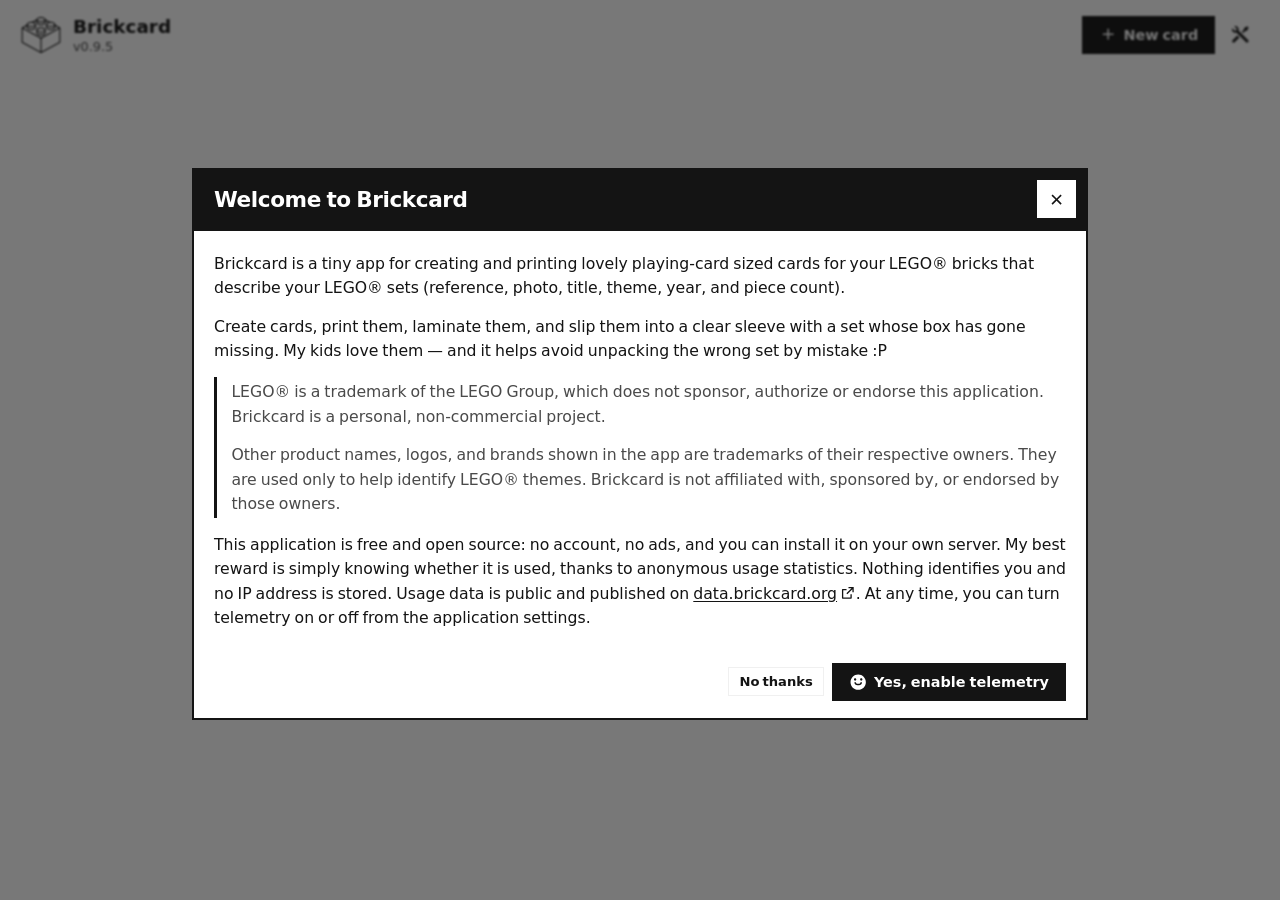
==== commit 3293717c: "chore: bump to 0.9.5 Ship catalog theme association, first-visit telemetry, and inherited ancestor a" ====
--- a/src/index.html
+++ b/src/index.html
@@ -47,12 +47,12 @@
   <link rel="icon" href="img/brickcard-favicon-96x96.png" type="image/png" sizes="96x96" />
   <link rel="icon" href="img/brickcard-favicon.ico" sizes="48x48" />
   <link rel="apple-touch-icon" href="img/brickcard-apple-touch-icon.png" sizes="180x180" />
-  <link rel="stylesheet" href="css/styles.css?v=0.9.4" />
+  <link rel="stylesheet" href="css/styles.css?v=0.9.5" />
   <script type="importmap">
   {
     "imports": {
-      "./js/app.js": "./js/app.js?v=0.9.4",
-      "./js/version.js": "./js/version.js?v=0.9.4"
+      "./js/app.js": "./js/app.js?v=0.9.5",
+      "./js/version.js": "./js/version.js?v=0.9.5"
     }
   }
   </script>
@@ -66,8 +66,13 @@
         }
       } catch (e) {}
       try {
-        var loc = localStorage.getItem("brickcard:ui-locale");
-        if (loc === "en" || loc === "fr") {
+        /* Stored locale only: locales.json is async, so first paint cannot wait for it. */
+        var loc = String(localStorage.getItem("brickcard:ui-locale") || "")
+          .trim()
+          .toLowerCase()
+          .replace(/_/g, "-")
+          .split("-")[0];
+        if (/^[a-z]{2}$/.test(loc)) {
           document.documentElement.lang = loc;
         }
       } catch (e) {}
--- a/src/css/styles.css
+++ b/src/css/styles.css
@@ -387,16 +387,50 @@
 }
 
 .search-bar--suggest > .form-control {
-  padding-right: 16rem;
+  padding-right: var(--search-trail-pad, 0.85rem);
 }
 
 .search-bar--suggest .search-num-results {
   max-width: 15.5rem;
+}
+
+.search-bar--suggest.search-bar--trail-nodate .search-num-results-date {
+  display: none;
 }
 
 .search-bar--suggest > .form-select-list {
   z-index: 350;
   max-height: min(24rem, 50vh);
+}
+
+.search-bar--suggest.search-bar--trail-below {
+  flex-wrap: wrap;
+  align-items: flex-start;
+}
+
+.search-bar--suggest.search-bar--trail-below > .form-control {
+  padding-right: 0.85rem;
+}
+
+.search-bar--suggest.search-bar--trail-below > .form-control-icon {
+  top: 0;
+  transform: none;
+  height: 2.5rem;
+}
+
+.search-bar--suggest.search-bar--trail-below > .search-bar-trail {
+  position: static;
+  width: 100%;
+  justify-content: flex-end;
+  top: auto;
+  right: auto;
+  bottom: auto;
+  order: 2;
+  padding: 0.2rem 0 0;
+}
+
+.search-bar--suggest.search-bar--trail-below > .form-select-list {
+  order: 3;
 }
 
 /* Open menu = same look as ghost hover/focus */
@@ -1778,6 +1812,15 @@
   margin-bottom: 1rem;
 }
 
+.form-field > p {
+  margin: 0;
+}
+
+/* Hint under a checkbox: align with the label, not the box */
+.form-field > .form-check + .form-hint {
+  padding-left: calc(1.5rem + 0.55rem);
+}
+
 .form-label a.link {
   font-weight: inherit;
   font-size: inherit;
@@ -1796,6 +1839,31 @@
   margin: 0;
 }
 
+.theme-rebrickable-path,
+.theme-rebrickable-set {
+  overflow-wrap: anywhere;
+}
+
+.theme-rebrickable-path {
+  display: inline-flex;
+  align-items: center;
+  justify-content: center;
+  gap: 0.35rem;
+  max-width: 100%;
+}
+
+.theme-rebrickable-path-icon {
+  flex: 0 0 auto;
+  display: inline-flex;
+  line-height: 0;
+}
+
+.theme-rebrickable-path-icon svg {
+  width: 1.1rem;
+  height: 1.1rem;
+  display: block;
+}
+
 .theme-rebrickable-ref a.link:has(img),
 .form-field-with-rebrickable a.link:has(img) {
   display: inline-flex;
@@ -1852,6 +1920,30 @@
   flex: 1 1 auto;
   min-width: 0;
   width: auto;
+}
+
+@media (max-width: 549px) {
+  .editor-catalog-search .form-label {
+    text-align: center;
+  }
+
+  .editor-catalog-search .form-field-with-rebrickable {
+    flex-direction: column;
+    align-items: stretch;
+    gap: 0.5rem;
+  }
+
+  .editor-catalog-search .form-field-with-rebrickable > a.link {
+    align-self: center;
+  }
+
+  .editor-catalog-search .search-bar--suggest {
+    width: 100%;
+  }
+
+  .search-bar--suggest .search-num-results-date {
+    display: none;
+  }
 }
 
 @media (max-width: 560px) {
@@ -3177,6 +3269,10 @@
   overflow: hidden;
   text-overflow: ellipsis;
   white-space: nowrap;
+}
+
+.form-select-option > .form-select-option-theme-name {
+  flex: 1;
 }
 
 .form-select-option-name {
@@ -3782,17 +3878,20 @@
   place-content: start center;
 }
 
-.md-content {
+.md-content,
+.welcome-copy {
   font-size: 0.98rem;
   line-height: 1.55;
   color: var(--ink);
 }
 
-.md-content > *:first-child {
+.md-content > *:first-child,
+.welcome-copy > *:first-child {
   margin-top: 0;
 }
 
-.md-content > *:last-child {
+.md-content > *:last-child,
+.welcome-copy > *:last-child {
   margin-bottom: 0;
 }
 
@@ -3816,7 +3915,8 @@
 
 .md-content p,
 .md-content ul,
-.md-content ol {
+.md-content ol,
+.welcome-copy p {
   margin: 0 0 0.9rem;
 }
 
@@ -3856,14 +3956,20 @@
   background: none;
 }
 
-.md-content blockquote {
+.md-content blockquote,
+.welcome-copy blockquote {
   margin: 0 0 0.9rem;
   padding: 0.15rem 0 0.15rem 0.9rem;
   border-left: 3px solid var(--line-strong);
   color: var(--ink-soft);
 }
 
-.md-content blockquote > *:last-child {
+.welcome-copy > :last-child {
+  margin-bottom: 0;
+}
+
+.md-content blockquote > *:last-child,
+.welcome-copy blockquote > *:last-child {
   margin-bottom: 0;
 }
 
@@ -3909,13 +4015,47 @@
 .editor-layout {
   display: grid;
   grid-template-columns: minmax(240px, 300px) minmax(280px, 1fr);
+  grid-template-areas:
+    "preview fields"
+    "preview fields";
   gap: 1.5rem;
   align-items: start;
+}
+
+.editor-catalog-search {
+  grid-area: search;
+  min-width: 0;
+}
+
+.editor-catalog-search .search-bar--suggest {
+  width: auto;
+  max-width: none;
+}
+
+.editor-fields {
+  grid-area: fields;
+  min-width: 0;
+}
+
+.editor-layout:has(.editor-catalog-search) {
+  grid-template-areas:
+    "preview search"
+    "preview fields";
 }
 
 @media (max-width: 840px) {
   .editor-layout {
     grid-template-columns: 1fr;
+    grid-template-areas:
+      "preview"
+      "fields";
+  }
+
+  .editor-layout:has(.editor-catalog-search) {
+    grid-template-areas:
+      "search"
+      "preview"
+      "fields";
   }
 }
 
@@ -3963,6 +4103,7 @@
 }
 
 .editor-preview-col {
+  grid-area: preview;
   position: sticky;
   top: 0;
   display: grid;
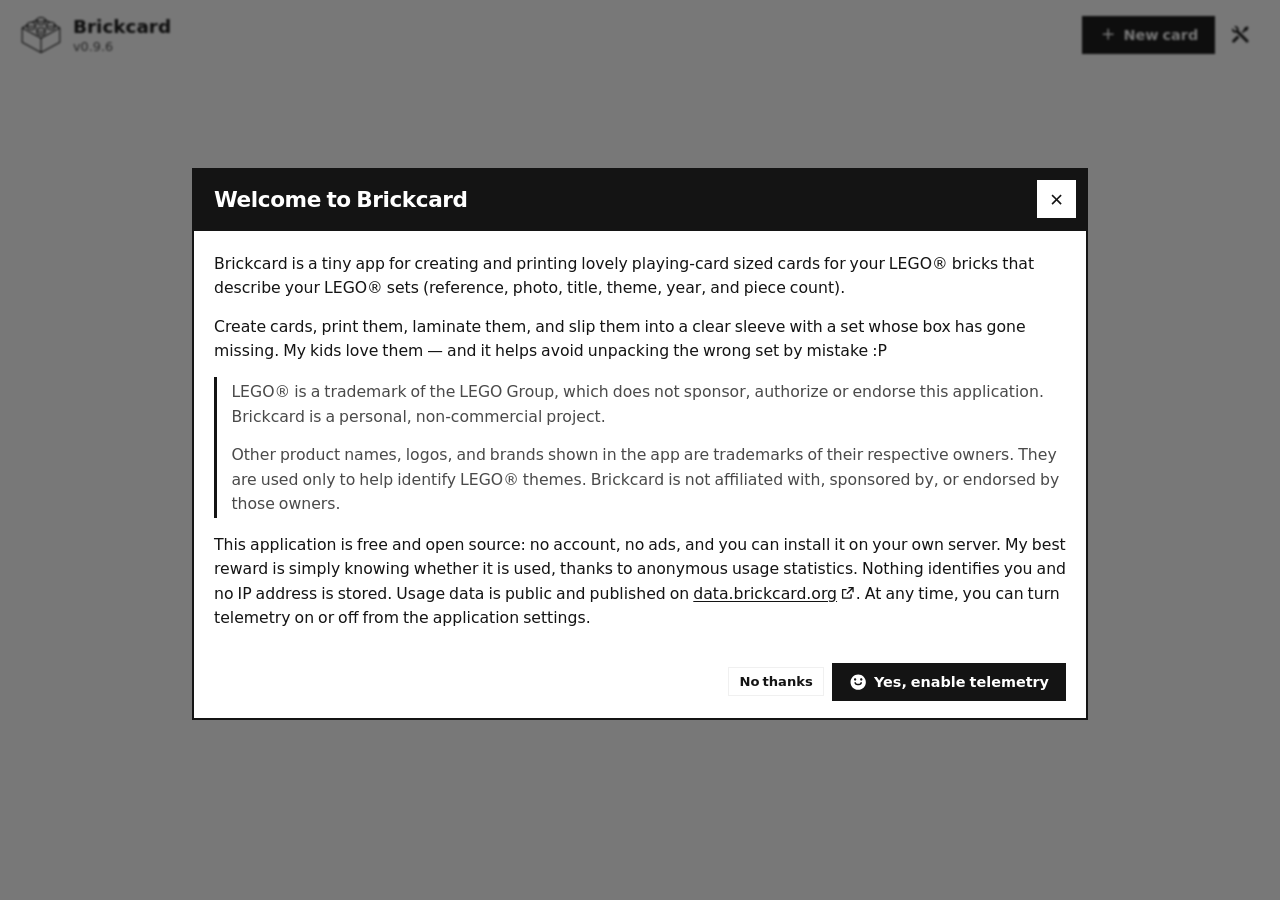
==== commit 544d971d: "chore: bump to 0.9.6 Ship keyboard shortcuts, the top-bar Tab skip, locked preview selection, and gr" ====
--- a/src/index.html
+++ b/src/index.html
@@ -47,12 +47,12 @@
   <link rel="icon" href="img/brickcard-favicon-96x96.png" type="image/png" sizes="96x96" />
   <link rel="icon" href="img/brickcard-favicon.ico" sizes="48x48" />
   <link rel="apple-touch-icon" href="img/brickcard-apple-touch-icon.png" sizes="180x180" />
-  <link rel="stylesheet" href="css/styles.css?v=0.9.5" />
+  <link rel="stylesheet" href="css/styles.css?v=0.9.6" />
   <script type="importmap">
   {
     "imports": {
-      "./js/app.js": "./js/app.js?v=0.9.5",
-      "./js/version.js": "./js/version.js?v=0.9.5"
+      "./js/app.js": "./js/app.js?v=0.9.6",
+      "./js/version.js": "./js/version.js?v=0.9.6"
     }
   }
   </script>
--- a/src/css/styles.css
+++ b/src/css/styles.css
@@ -3811,6 +3811,55 @@
   min-width: 10.5rem;
 }
 
+.shortcut-list {
+  list-style: none;
+  margin: 0.35rem 0 0;
+  padding: 0;
+  display: grid;
+  gap: 0.75rem;
+}
+
+.shortcut-row {
+  display: flex;
+  align-items: center;
+  justify-content: space-between;
+  gap: 1rem;
+}
+
+.shortcut-label {
+  display: grid;
+  gap: 0.15rem;
+  min-width: 0;
+}
+
+.shortcut-keys {
+  display: flex;
+  flex-wrap: wrap;
+  align-items: center;
+  justify-content: flex-end;
+  gap: 0.35rem;
+  flex-shrink: 0;
+}
+
+.shortcut-keys kbd {
+  font-family: var(--font-ui);
+  font-size: 0.8rem;
+  font-weight: 600;
+  line-height: 1;
+  padding: 0.2rem 0.4rem;
+  border: none;
+  border-radius: 0;
+  background: var(--ink);
+  color: var(--bg);
+  box-shadow: none;
+}
+
+.shortcut-plus,
+.shortcut-or {
+  color: var(--ink-soft);
+  font-size: 0.8rem;
+}
+
 .collection-xfer-dialog .settings-panel {
   padding-bottom: 0;
 }
@@ -4353,6 +4402,20 @@
 .card-back,
 .theme-tile-face {
   box-shadow: 0 0 0 2px var(--ink);
+}
+
+/* Previews are not selectable: a drag must not highlight the title or start an image drag. */
+.card,
+.card-back,
+.card-tile,
+.theme-tile {
+  user-select: none;
+}
+
+.card img,
+.card-back img,
+.theme-tile img {
+  -webkit-user-drag: none;
 }
 
 /*
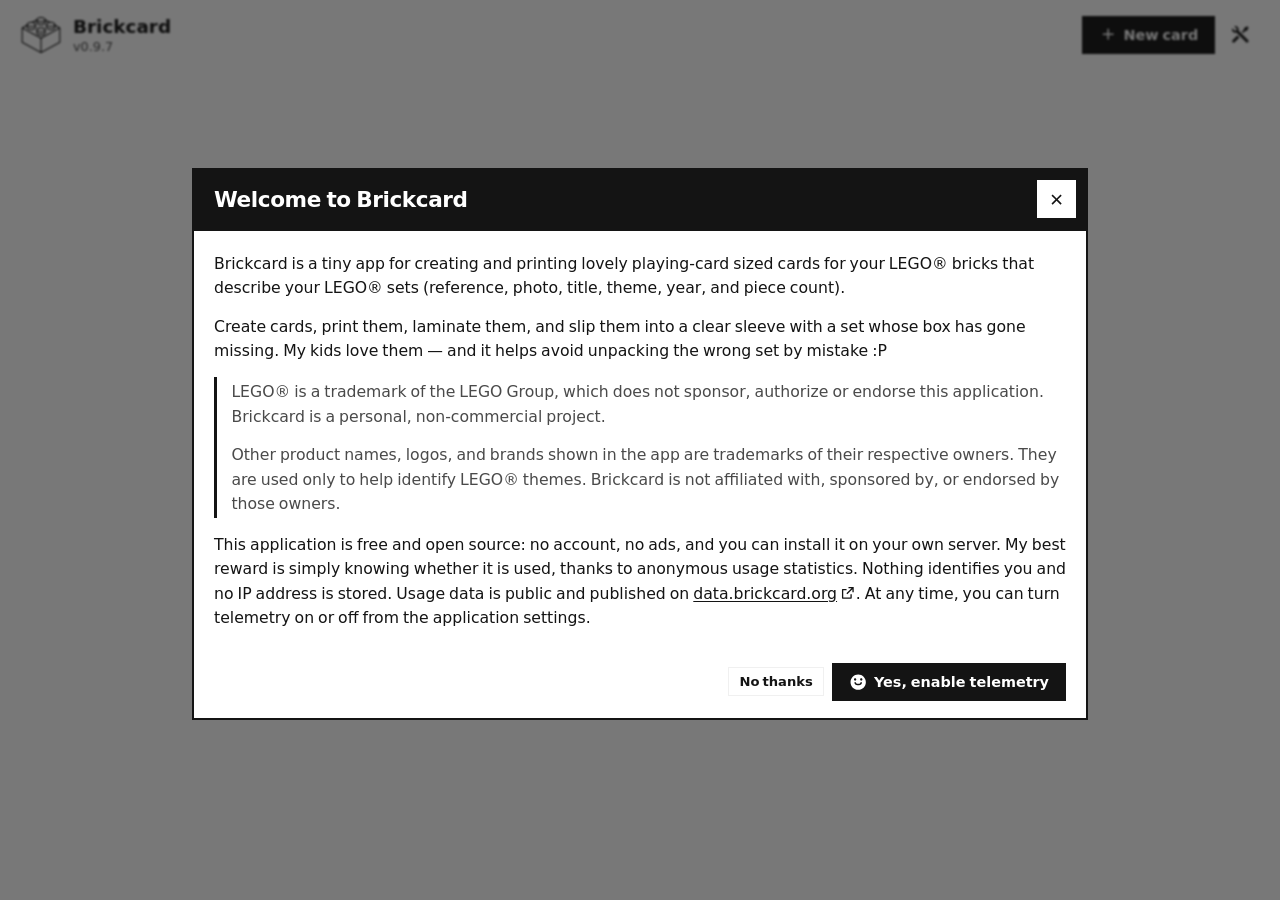
==== commit 8723416d: "🔖 chore: bump to 0.9.7" ====
--- a/src/index.html
+++ b/src/index.html
@@ -47,12 +47,12 @@
   <link rel="icon" href="img/brickcard-favicon-96x96.png" type="image/png" sizes="96x96" />
   <link rel="icon" href="img/brickcard-favicon.ico" sizes="48x48" />
   <link rel="apple-touch-icon" href="img/brickcard-apple-touch-icon.png" sizes="180x180" />
-  <link rel="stylesheet" href="css/styles.css?v=0.9.6" />
+  <link rel="stylesheet" href="css/styles.css?v=0.9.7" />
   <script type="importmap">
   {
     "imports": {
-      "./js/app.js": "./js/app.js?v=0.9.6",
-      "./js/version.js": "./js/version.js?v=0.9.6"
+      "./js/app.js": "./js/app.js?v=0.9.7",
+      "./js/version.js": "./js/version.js?v=0.9.7"
     }
   }
   </script>
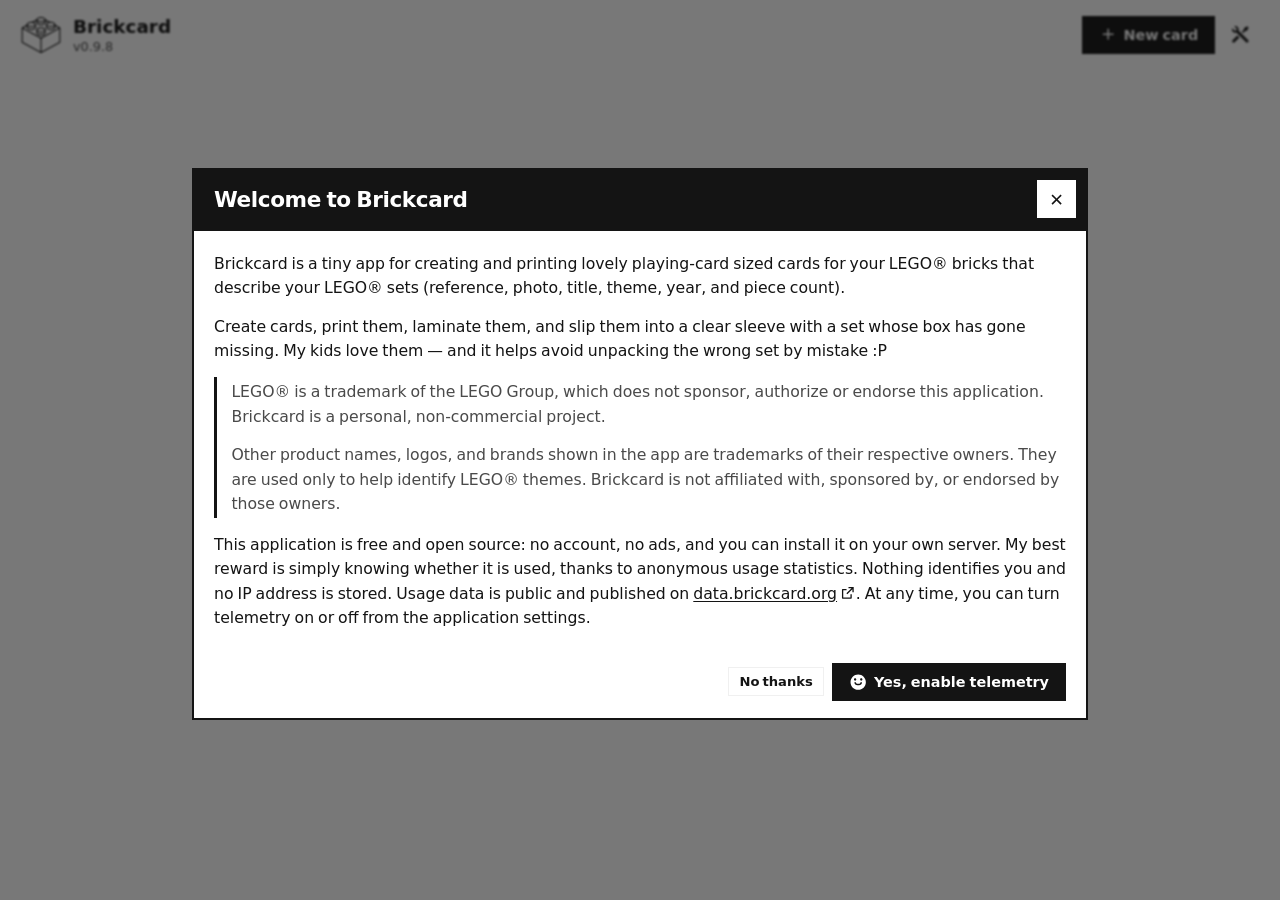
==== commit 241ae38b: "🔖 chore: bump to 0.9.8" ====
--- a/src/index.html
+++ b/src/index.html
@@ -47,12 +47,12 @@
   <link rel="icon" href="img/brickcard-favicon-96x96.png" type="image/png" sizes="96x96" />
   <link rel="icon" href="img/brickcard-favicon.ico" sizes="48x48" />
   <link rel="apple-touch-icon" href="img/brickcard-apple-touch-icon.png" sizes="180x180" />
-  <link rel="stylesheet" href="css/styles.css?v=0.9.7" />
+  <link rel="stylesheet" href="css/styles.css?v=0.9.8" />
   <script type="importmap">
   {
     "imports": {
-      "./js/app.js": "./js/app.js?v=0.9.7",
-      "./js/version.js": "./js/version.js?v=0.9.7"
+      "./js/app.js": "./js/app.js?v=0.9.8",
+      "./js/version.js": "./js/version.js?v=0.9.8"
     }
   }
   </script>
--- a/src/css/styles.css
+++ b/src/css/styles.css
@@ -3923,7 +3923,8 @@
 }
 
 .url-dialog-loading .empty-view {
-  padding: 0;
+  /* The brick sits above the title, out of flow. Keep the same reserve as a modal. */
+  padding: calc(0.75rem + 9px + 40px) 0 0;
   place-content: start center;
 }
 
@@ -4071,6 +4072,12 @@
   align-items: start;
 }
 
+/* Search + fields share one cell, so the preview cannot stretch a gap between them. */
+.editor-main {
+  grid-area: main;
+  min-width: 0;
+}
+
 .editor-catalog-search {
   grid-area: search;
   min-width: 0;
@@ -4086,10 +4093,8 @@
   min-width: 0;
 }
 
-.editor-layout:has(.editor-catalog-search) {
-  grid-template-areas:
-    "preview search"
-    "preview fields";
+.editor-layout:has(.editor-main) {
+  grid-template-areas: "preview main";
 }
 
 @media (max-width: 840px) {
@@ -4100,11 +4105,22 @@
       "fields";
   }
 
+  .editor-layout:has(.editor-main) {
+    grid-template-areas:
+      "preview"
+      "main";
+  }
+
+  /* Search above the preview: drop the wrapper so the three areas are siblings again. */
   .editor-layout:has(.editor-catalog-search) {
     grid-template-areas:
       "search"
       "preview"
       "fields";
+  }
+
+  .editor-layout:has(.editor-catalog-search) > .editor-main {
+    display: contents;
   }
 }
 
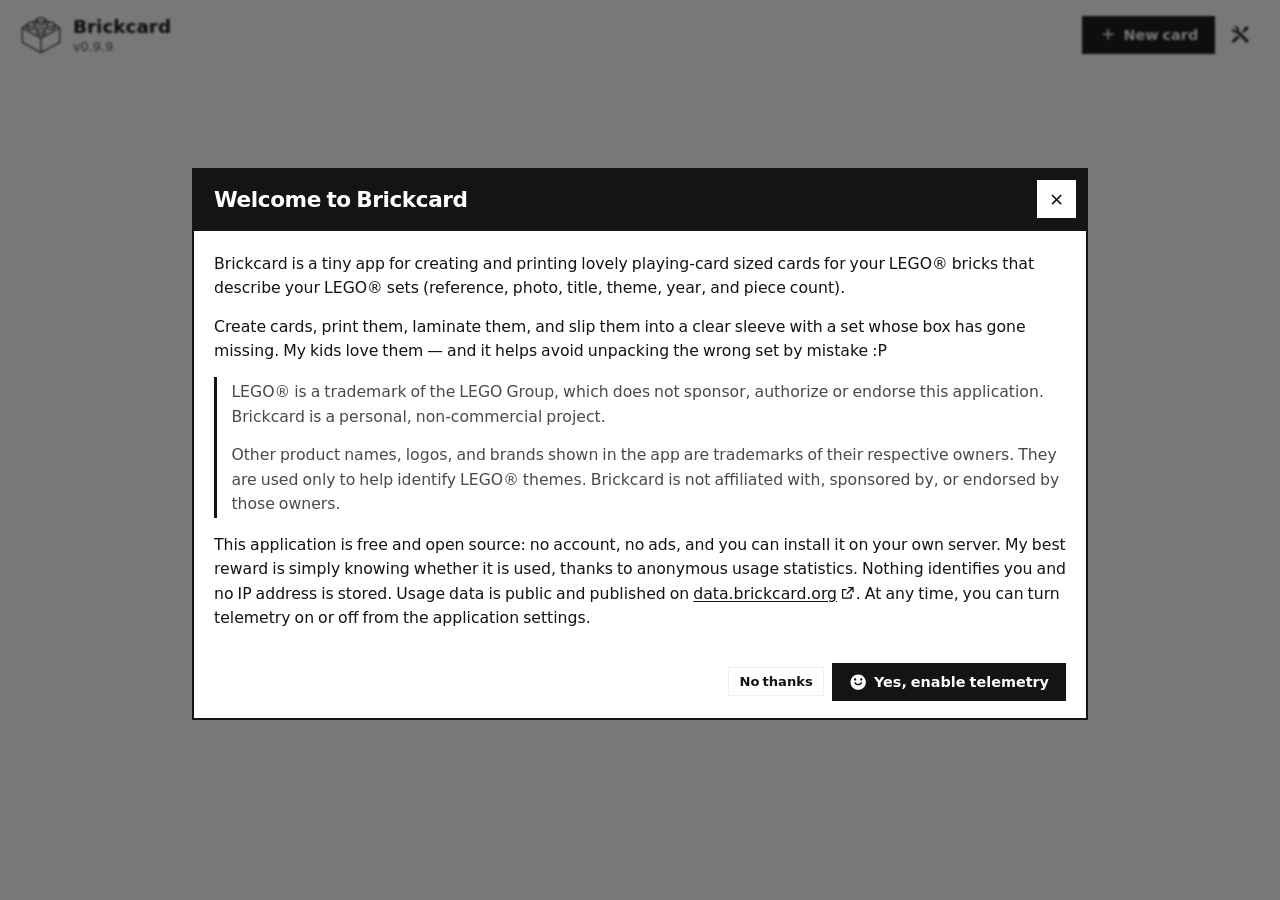
==== commit d3ca12aa: "🔖 chore: bump to 0.9.9" ====
--- a/src/index.html
+++ b/src/index.html
@@ -28,6 +28,20 @@
     "name": "Brickcard",
     "url": "https://brickcard.org/",
     "description": "Create and print poker-size cards for your LEGO® sets. Add a photo, theme, and details, then laminate them for box-less sets.",
+    "image": [
+      {
+        "@type": "ImageObject",
+        "url": "https://brickcard.org/img/brickcard-og-1200x630.png",
+        "width": 1200,
+        "height": 630
+      },
+      {
+        "@type": "ImageObject",
+        "url": "https://brickcard.org/img/brickcard-og-1200x1200.png",
+        "width": 1200,
+        "height": 1200
+      }
+    ],
     "applicationCategory": "UtilitiesApplication",
     "operatingSystem": "Any",
     "offers": {
@@ -47,12 +61,12 @@
   <link rel="icon" href="img/brickcard-favicon-96x96.png" type="image/png" sizes="96x96" />
   <link rel="icon" href="img/brickcard-favicon.ico" sizes="48x48" />
   <link rel="apple-touch-icon" href="img/brickcard-apple-touch-icon.png" sizes="180x180" />
-  <link rel="stylesheet" href="css/styles.css?v=0.9.8" />
+  <link rel="stylesheet" href="css/styles.css?v=0.9.9" />
   <script type="importmap">
   {
     "imports": {
-      "./js/app.js": "./js/app.js?v=0.9.8",
-      "./js/version.js": "./js/version.js?v=0.9.8"
+      "./js/app.js": "./js/app.js?v=0.9.9",
+      "./js/version.js": "./js/version.js?v=0.9.9"
     }
   }
   </script>
--- a/src/css/styles.css
+++ b/src/css/styles.css
@@ -3499,6 +3499,12 @@
   height: var(--modal-max-h);
 }
 
+/* Loading shell: tall enough to read as an open dialog before the module arrives.
+   Settings / themes keep the fixed height above (higher specificity). */
+.modal-backdrop.is-overlay-shell > .modal {
+  min-height: min(18rem, var(--modal-max-h));
+}
+
 /* Developer home / presets: empty / loading state centered under search (brick out of flow) */
 #developer-modal-backdrop > .modal.is-fixed-h .modal-body:has(.empty-view:not([hidden])) {
   display: flex;
@@ -4863,6 +4869,40 @@
   print-color-adjust: exact;
 }
 
+/* Thumbnail scale would shrink the 1px stroke away. Keep it about 1px on screen. */
+.print-dialog-preview.print-cut-mark-face .print-sheet--front .print-slot:not(.is-empty)::after,
+.print-dialog-preview.print-cut-mark-back .print-sheet--back .print-slot:not(.is-empty)::after {
+  border-width: calc(1px / var(--print-preview-scale, 1));
+}
+
+/*
+ * Bleed: rectangle on the slot (sheet mark, not the card transform).
+ * 2 mm on all four sides — scales with the grid.
+ * Face / back via .print-bleed-face / .print-bleed-back (never if
+ * cut marks on the same side are checked). On screen for the dialog
+ * thumbnail; the same rules apply when printing.
+ */
+.print-document.print-bleed-face .print-sheet--front,
+.print-document.print-bleed-back .print-sheet--back {
+  --print-bleed: calc(2mm * var(--print-scale));
+}
+
+.print-document.print-bleed-face .print-sheet--front .print-slot:not(.is-empty),
+.print-document.print-bleed-back .print-sheet--back .print-slot:not(.is-empty) {
+  overflow: visible;
+}
+
+.print-document.print-bleed-face .print-sheet--front .print-slot:not(.is-empty)::before,
+.print-document.print-bleed-back .print-sheet--back .print-slot:not(.is-empty)::before {
+  content: "";
+  position: absolute;
+  inset: calc(-1 * var(--print-bleed));
+  background: var(--card-accent, var(--card-default-accent, #6e6e6e));
+  pointer-events: none;
+  -webkit-print-color-adjust: exact;
+  print-color-adjust: exact;
+}
+
 .print-slot > .card,
 .print-slot > .card-back {
   transform: scale(var(--print-scale));
@@ -4874,6 +4914,89 @@
 
 .print-slot.is-empty {
   visibility: hidden;
+}
+
+/* Print dialog: summary and thumbnails stay put; only the options scroll. */
+#print-dialog-backdrop > .modal:has(.print-dialog-summary) {
+  height: var(--modal-max-h);
+}
+
+.modal-body:has(> .print-dialog-summary) {
+  display: flex;
+  flex-direction: column;
+  overflow: hidden;
+  padding: 0;
+}
+
+.print-dialog-summary {
+  flex: 0 0 auto;
+  padding: 1.25rem 1.25rem 0.85rem;
+}
+
+.print-dialog-settings {
+  flex: 1 1 auto;
+  min-height: 0;
+  overflow-x: hidden;
+  overflow-y: auto;
+  overscroll-behavior: none;
+  padding: 0 1.25rem 1.25rem;
+}
+
+.print-dialog-settings:focus {
+  outline: none;
+}
+
+/* A4 thumbnails. No scrollbar: drag, swipe, or the wheel while hovering. */
+.print-dialog-preview {
+  box-sizing: border-box;
+  margin: 0;
+  overflow-x: auto;
+  overflow-y: hidden;
+  overscroll-behavior: none;
+  touch-action: none;
+  user-select: none;
+  scrollbar-width: none;
+}
+
+.print-dialog-preview::-webkit-scrollbar {
+  display: none;
+}
+
+.print-dialog-preview.is-scrollable {
+  cursor: grab;
+}
+
+.print-dialog-preview.is-dragging,
+body.print-preview-dragging {
+  cursor: grabbing;
+}
+
+.print-dialog-preview-track {
+  display: flex;
+  flex-flow: row nowrap;
+  align-items: stretch;
+  justify-content: safe center;
+  gap: 0.5rem;
+  box-sizing: border-box;
+  height: 150px;
+}
+
+.print-dialog-preview-sheet {
+  flex: 0 0 auto;
+  height: 100%;
+  width: calc(150px * 210 / 297);
+  min-width: 0;
+  box-sizing: border-box;
+  overflow: hidden;
+  background: #fff;
+  border: 1px solid var(--ink);
+}
+
+.print-dialog-preview-sheet .print-sheet {
+  transform-origin: top left;
+  margin: 0;
+  page-break-after: auto;
+  break-after: auto;
 }
 
 @media screen {
@@ -5105,31 +5228,4 @@
   .image-error {
     display: none !important;
   }
-
-  /*
-   * Bleed: rectangle on the slot (sheet mark, not the
-   * card transform). 2 mm on all four sides — scales with the grid.
-   * Face / back via .print-bleed-face / .print-bleed-back (never if
-   * cut marks on the same side are checked).
-   */
-  .print-document.print-bleed-face .print-sheet--front,
-  .print-document.print-bleed-back .print-sheet--back {
-    --print-bleed: calc(2mm * var(--print-scale));
-  }
-
-  .print-document.print-bleed-face .print-sheet--front .print-slot:not(.is-empty),
-  .print-document.print-bleed-back .print-sheet--back .print-slot:not(.is-empty) {
-    overflow: visible;
-  }
-
-  .print-document.print-bleed-face .print-sheet--front .print-slot:not(.is-empty)::before,
-  .print-document.print-bleed-back .print-sheet--back .print-slot:not(.is-empty)::before {
-    content: "";
-    position: absolute;
-    inset: calc(-1 * var(--print-bleed));
-    background: var(--card-accent, var(--card-default-accent, #6e6e6e));
-    pointer-events: none;
-    -webkit-print-color-adjust: exact;
-    print-color-adjust: exact;
-  }
-}
+}
